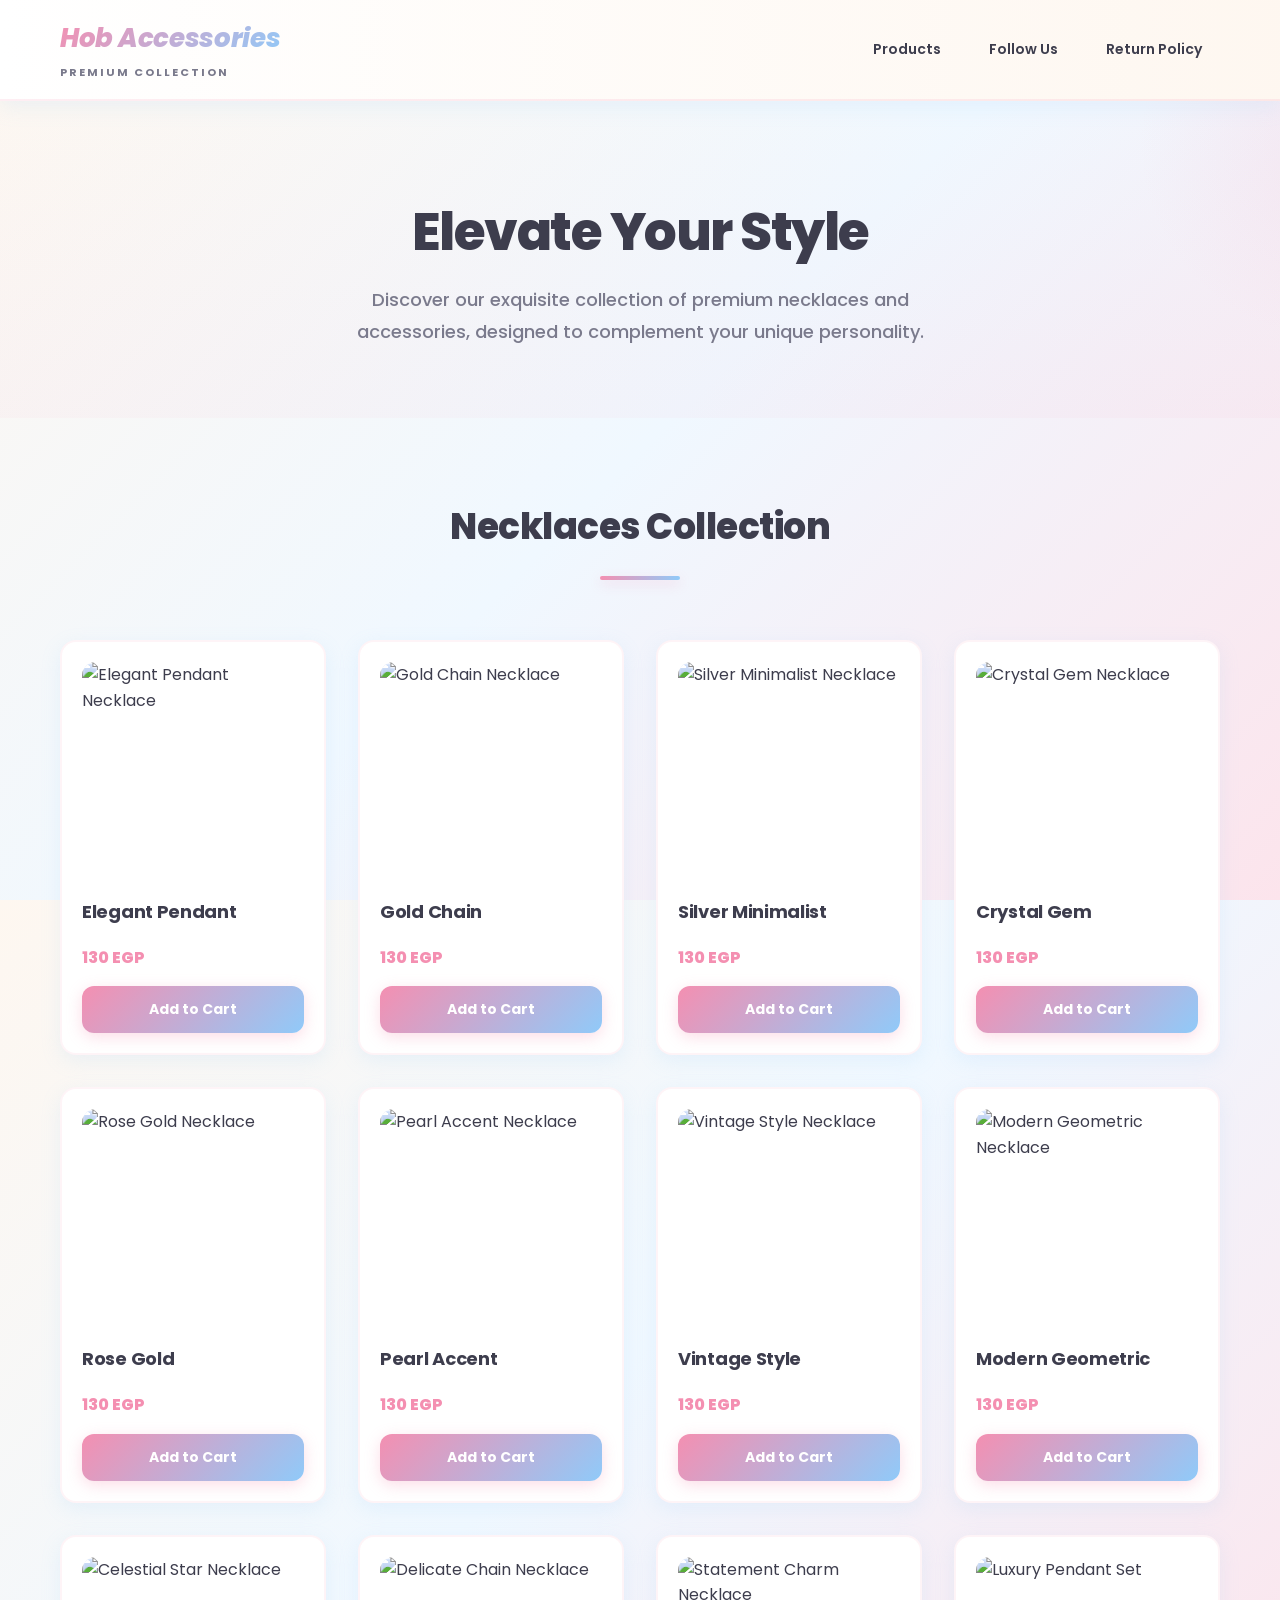
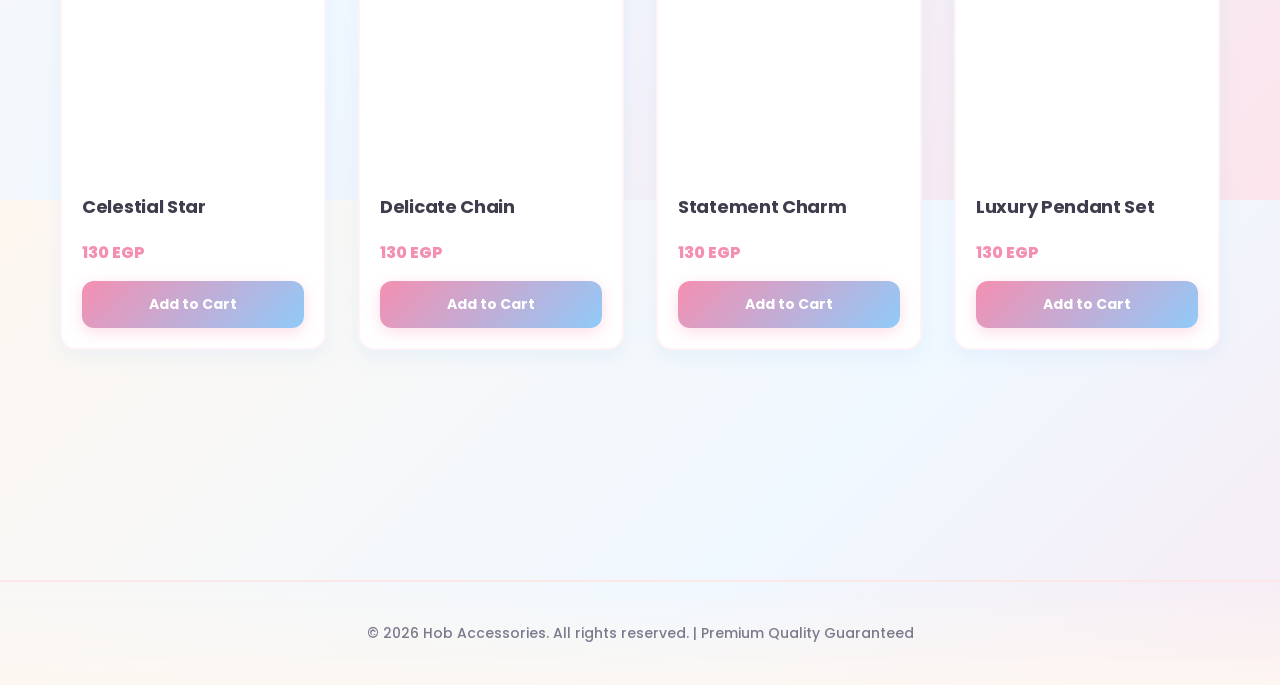
==== index.html @ 20f291ed "🎨 إضافة Google Fonts وتصحيح الـ Cache - الألوان والخطوط الجديدة" ====
<!DOCTYPE html>
<html lang="en">
<head>
  <meta charset="UTF-8" />
  <meta name="viewport" content="width=device-width, initial-scale=1.0" />
  <meta name="description" content="Premium necklaces and accessories - Hob Accessories official store" />
  <title>Hob Accessories - Premium Necklaces & Jewelry</title>
  
  <!-- Google Fonts -->
  <link href="https://fonts.googleapis.com/css2?family=Poppins:wght@300;400;500;600;700;800&family=Raleway:wght@400;500;600;700;800&display=swap" rel="stylesheet">
  
  <link rel="stylesheet" href="style.css" />
  <style>
    * {
      margin: 0;
      padding: 0;
    }
  </style>
</head>
<body>
  <header>
    <div class="container">
      <div class="header-inner">
        <div class="brand">
          <h1 class="logo">Hob Accessories</h1>
          <span class="tag">Premium Collection</span>
        </div>
        <nav>
          <ul>
            <li><a href="#products">Products</a></li>
            <li><a href="https://www.instagram.com/_hob.accessories_?igsh=eHJ2N2xweXE3aGxq" target="_blank">Follow Us</a></li>
            <li><a href="policy.html">Return Policy</a></li>
          </ul>
        </nav>
      </div>
    </div>
  </header>

  <section class="hero">
    <div class="container">
      <h2>Elevate Your Style</h2>
      <p class="hero-sub">Discover our exquisite collection of premium necklaces and accessories, designed to complement your unique personality.</p>
    </div>
  </section>

  <section id="products" class="products">
    <div class="container">
      <h2 class="section-title">Necklaces Collection</h2>
      <div class="product-grid">
        <div class="product-card" data-name="Elegant Pendant Necklace" data-price="130">
          <img src="necklace1.jpg" alt="Elegant Pendant Necklace" />
          <h3>Elegant Pendant</h3>
          <p class="price">130 EGP</p>
          <button class="add-to-cart-btn">Add to Cart</button>
        </div>

        <div class="product-card" data-name="Gold Chain Necklace" data-price="130">
          <img src="necklace2.jpg" alt="Gold Chain Necklace" />
          <h3>Gold Chain</h3>
          <p class="price">130 EGP</p>
          <button class="add-to-cart-btn">Add to Cart</button>
        </div>

        <div class="product-card" data-name="Silver Minimalist Necklace" data-price="130">
          <img src="necklace3.jpg" alt="Silver Minimalist Necklace" />
          <h3>Silver Minimalist</h3>
          <p class="price">130 EGP</p>
          <button class="add-to-cart-btn">Add to Cart</button>
        </div>

        <div class="product-card" data-name="Crystal Gem Necklace" data-price="130">
          <img src="necklace4.jpg" alt="Crystal Gem Necklace" />
          <h3>Crystal Gem</h3>
          <p class="price">130 EGP</p>
          <button class="add-to-cart-btn">Add to Cart</button>
        </div>

        <div class="product-card" data-name="Rose Gold Necklace" data-price="130">
          <img src="necklace5.jpg" alt="Rose Gold Necklace" />
          <h3>Rose Gold</h3>
          <p class="price">130 EGP</p>
          <button class="add-to-cart-btn">Add to Cart</button>
        </div>

        <div class="product-card" data-name="Pearl Accent Necklace" data-price="130">
          <img src="necklace6.jpg" alt="Pearl Accent Necklace" />
          <h3>Pearl Accent</h3>
          <p class="price">130 EGP</p>
          <button class="add-to-cart-btn">Add to Cart</button>
        </div>

        <div class="product-card" data-name="Vintage Style Necklace" data-price="130">
          <img src="necklace7.jpg" alt="Vintage Style Necklace" />
          <h3>Vintage Style</h3>
          <p class="price">130 EGP</p>
          <button class="add-to-cart-btn">Add to Cart</button>
        </div>

        <div class="product-card" data-name="Modern Geometric Necklace" data-price="130">
          <img src="necklace8.jpg" alt="Modern Geometric Necklace" />
          <h3>Modern Geometric</h3>
          <p class="price">130 EGP</p>
          <button class="add-to-cart-btn">Add to Cart</button>
        </div>

        <div class="product-card" data-name="Celestial Star Necklace" data-price="130">
          <img src="necklace9.jpg" alt="Celestial Star Necklace" />
          <h3>Celestial Star</h3>
          <p class="price">130 EGP</p>
          <button class="add-to-cart-btn">Add to Cart</button>
        </div>

        <div class="product-card" data-name="Delicate Chain Necklace" data-price="130">
          <img src="necklace10.jpg" alt="Delicate Chain Necklace" />
          <h3>Delicate Chain</h3>
          <p class="price">130 EGP</p>
          <button class="add-to-cart-btn">Add to Cart</button>
        </div>

        <div class="product-card" data-name="Statement Charm Necklace" data-price="130">
          <img src="necklace11.jpg" alt="Statement Charm Necklace" />
          <h3>Statement Charm</h3>
          <p class="price">130 EGP</p>
          <button class="add-to-cart-btn">Add to Cart</button>
        </div>

        <div class="product-card" data-name="Luxury Pendant Set" data-price="130">
          <img src="necklace12.jpg" alt="Luxury Pendant Set" />
          <h3>Luxury Pendant Set</h3>
          <p class="price">130 EGP</p>
          <button class="add-to-cart-btn">Add to Cart</button>
        </div>
      </div>
    </div>
  </section>

  <div class="cart" id="cart">
    <div class="cart-header">
      <h3>🛍️ Shopping Cart</h3>
      <button class="close-cart" id="close-cart">✕</button>
    </div>
    <div class="cart-items" id="cart-items"></div>
    <div class="cart-footer">
      <div class="cart-total" id="cart-total">
        <span>Total</span>
        <span>0 EGP</span>
      </div>
      <button class="send-order-btn" id="send-order">📱 Order on WhatsApp</button>
    </div>
  </div>

  <footer>
    <p>&copy; 2026 Hob Accessories. All rights reserved. | Premium Quality Guaranteed</p>
  </footer>

  <script>
    const cart = [];
    const cartElement = document.getElementById('cart');
    const cartItemsElement = document.getElementById('cart-items');
    const cartTotalElement = document.getElementById('cart-total');
    const sendOrderBtn = document.getElementById('send-order');
    const closeCartBtn = document.getElementById('close-cart');

    function toggleCart(show) {
      cartElement.classList.toggle('visible', show);
    }

    function updateCartUI() {
      cartItemsElement.innerHTML = '';
      let total = 0;

      cart.forEach((item, index) => {
        total += item.price * item.quantity;
        const itemDiv = document.createElement('div');
        itemDiv.className = 'cart-item';
        itemDiv.innerHTML = `
          <div class="cart-item-left">
            <span class="cart-item-name">${item.name}</span>
            <div class="qty-controls">
              <button class="qty-btn" onclick="changeQuantity(${index}, -1)">−</button>
              <span style="width: 30px; text-align: center;">${item.quantity}</span>
              <button class="qty-btn" onclick="changeQuantity(${index}, 1)">+</button>
            </div>
          </div>
          <div class="cart-item-right">
            <span class="cart-item-price">${item.price * item.quantity} EGP</span>
            <button class="remove-btn" onclick="removeItem(${index})">🗑</button>
          </div>
        `;
        cartItemsElement.appendChild(itemDiv);
      });

      const totalValue = cartTotalElement.querySelector('span:last-child');
      totalValue.textContent = `${total} EGP`;
    }

    function addItem(name, price) {
      const existingItem = cart.find(item => item.name === name);
      if (existingItem) {
        existingItem.quantity++;
      } else {
        cart.push({ name, price, quantity: 1 });
      }
      updateCartUI();
      toggleCart(true);
    }

    function removeItem(index) {
      cart.splice(index, 1);
      if (cart.length === 0) {
        toggleCart(false);
      } else {
        updateCartUI();
      }
    }

    function changeQuantity(index, delta) {
      if (cart[index]) {
        cart[index].quantity = Math.max(1, cart[index].quantity + delta);
        updateCartUI();
      }
    }

    // Add to Cart buttons
    document.querySelectorAll('.add-to-cart-btn').forEach(button => {
      button.addEventListener('click', () => {
        const productCard = button.closest('.product-card');
        const name = productCard.dataset.name;
        const price = parseInt(productCard.dataset.price, 10);
        addItem(name, price);
      });
    });

    // Close cart button
    closeCartBtn.addEventListener('click', () => {
      toggleCart(false);
    });

    // Send order via WhatsApp
    sendOrderBtn.addEventListener('click', () => {
      if (cart.length === 0) {
        alert('Your cart is empty!');
        return;
      }

      const phoneNumber = '+201212782354';
      let message = 'Hello! I would like to place an order for the following items:%0A%0A';
      let total = 0;

      cart.forEach(item => {
        const itemTotal = item.price * item.quantity;
        total += itemTotal;
        message += `• ${item.name}%0A   Quantity: ${item.quantity} × ${item.price} EGP = ${itemTotal} EGP%0A`;
      });

      message += `%0A━━━━━━━━━━━━━━━━━%0ATotal: ${total} EGP%0A━━━━━━━━━━━━━━━━━`;
      const url = `https://wa.me/${phoneNumber}?text=${message}`;
      window.open(url, '_blank');

      // Clear cart after opening WhatsApp
      cart.length = 0;
      updateCartUI();
      toggleCart(false);
    });
  </script>
</body>
</html>
---- style.css ----
/* Professional Hob Accessories - Elegant Light Pink & Blue Theme */
:root {
  --primary-pink: #fce4ec;
  --primary-pink-dark: #f8bbd0;
  --light-blue: #e3f2fd;
  --light-blue-dark: #bbdefb;
  --accent-blue: #90caf9;
  --accent-pink: #f48fb1;
  --text-dark: #3d3d4d;
  --text-muted: #7a7a8c;
  --text-light: #a8a8b8;
  --white: #ffffff;
  --shadow-sm: 0 2px 8px rgba(244, 143, 177, 0.1);
  --shadow-md: 0 6px 20px rgba(144, 202, 249, 0.15);
  --shadow-lg: 0 12px 40px rgba(144, 202, 249, 0.2);
  --radius: 16px;
  --transition: all 0.4s cubic-bezier(0.34, 1.56, 0.64, 1);
}

* {
  box-sizing: border-box;
}

html,
body {
  height: 100%;
}

body {
  font-family: 'Poppins', 'Raleway', 'Cairo', sans-serif;
  margin: 0;
  padding: 0;
  background: linear-gradient(135deg, #fef7f0 0%, #f0f8ff 50%, #fce4ec 100%);
  color: var(--text-dark);
  -webkit-font-smoothing: antialiased;
  -moz-osx-font-smoothing: grayscale;
  line-height: 1.6;
  min-height: 100vh;
}

.container {
  max-width: 1200px;
  margin: 0 auto;
  padding: 0 20px;
}

/* ===== HEADER ===== */
header {
  background: linear-gradient(90deg, rgba(255, 255, 255, 0.98) 0%, rgba(254, 247, 240, 0.98) 100%);
  backdrop-filter: blur(15px);
  padding: 18px 0;
  border-bottom: 2px solid rgba(244, 143, 177, 0.15);
  position: sticky;
  top: 0;
  z-index: 100;
  box-shadow: var(--shadow-md);
}

.header-inner {
  display: flex;
  align-items: center;
  justify-content: space-between;
  gap: 40px;
}

.brand {
  display: flex;
  flex-direction: column;
  gap: 4px;
}

.logo {
  margin: 0;
  font-size: 26px;
  font-weight: 800;
  letter-spacing: -0.3px;
  background: linear-gradient(135deg, #f48fb1 0%, #90caf9 100%);
  -webkit-background-clip: text;
  -webkit-text-fill-color: transparent;
  background-clip: text;
  font-style: italic;
}

.tag {
  margin: 0;
  color: var(--text-muted);
  font-size: 11px;
  font-weight: 700;
  text-transform: uppercase;
  letter-spacing: 2px;
}

nav ul {
  list-style: none;
  display: flex;
  gap: 12px;
  margin: 0;
  padding: 0;
}

nav a {
  color: var(--text-dark);
  text-decoration: none;
  font-weight: 600;
  font-size: 14px;
  padding: 10px 18px;
  border-radius: 20px;
  transition: var(--transition);
  position: relative;
  display: inline-block;
}

nav a::before {
  content: '';
  position: absolute;
  inset: 0;
  background: linear-gradient(135deg, rgba(244, 143, 177, 0.1), rgba(144, 202, 249, 0.1));
  border-radius: 20px;
  opacity: 0;
  transition: opacity 0.3s ease;
  z-index: -1;
}

nav a:hover::before {
  opacity: 1;
}

nav a:hover {
  color: var(--accent-pink);
  transform: translateY(-2px);
}

/* ===== HERO SECTION ===== */
.hero {
  padding: 100px 0 70px;
  text-align: center;
  background: linear-gradient(180deg, transparent 0%, rgba(244, 143, 177, 0.05) 100%);
  position: relative;
  overflow: hidden;
}

.hero::before {
  content: '';
  position: absolute;
  top: -50%;
  right: -20%;
  width: 400px;
  height: 400px;
  background: radial-gradient(circle, rgba(244, 143, 177, 0.1) 0%, transparent 70%);
  border-radius: 50%;
  pointer-events: none;
}

.hero h2 {
  margin: 0 0 20px 0;
  font-size: 52px;
  font-weight: 800;
  letter-spacing: -1.5px;
  color: var(--text-dark);
  line-height: 1.2;
  position: relative;
  z-index: 1;
}

.hero-sub {
  color: var(--text-muted);
  margin: 0;
  font-size: 18px;
  font-weight: 500;
  max-width: 650px;
  margin: 0 auto;
  position: relative;
  z-index: 1;
  line-height: 1.8;
}

/* ===== SECTIONS ===== */
.products {
  padding: 80px 0;
}

.section-title {
  text-align: center;
  font-size: 36px;
  font-weight: 800;
  margin: 0 0 60px 0;
  color: var(--text-dark);
  position: relative;
  padding-bottom: 24px;
  letter-spacing: -0.5px;
}

.section-title::after {
  content: '';
  position: absolute;
  bottom: 0;
  left: 50%;
  transform: translateX(-50%);
  width: 80px;
  height: 4px;
  background: linear-gradient(90deg, var(--accent-pink), var(--accent-blue));
  border-radius: 2px;
  box-shadow: 0 4px 12px rgba(244, 143, 177, 0.3);
}

/* ===== PRODUCT GRID ===== */
.product-grid {
  display: grid;
  grid-template-columns: repeat(auto-fill, minmax(260px, 1fr));
  gap: 32px;
  margin-bottom: 50px;
}

.product-card {
  background: var(--white);
  border-radius: var(--radius);
  padding: 20px;
  border: 2px solid rgba(244, 143, 177, 0.1);
  box-shadow: var(--shadow-md);
  transition: var(--transition);
  display: flex;
  flex-direction: column;
  overflow: hidden;
  position: relative;
}

.product-card::before {
  content: '';
  position: absolute;
  top: 0;
  left: 0;
  right: 0;
  height: 4px;
  background: linear-gradient(90deg, var(--accent-pink), var(--accent-blue));
  opacity: 0;
  transition: opacity 0.3s ease;
}

.product-card:hover::before {
  opacity: 1;
}

.product-card:hover {
  transform: translateY(-12px) scale(1.02);
  box-shadow: var(--shadow-lg);
  border-color: rgba(244, 143, 177, 0.25);
}

.product-card img {
  width: 100%;
  height: 220px;
  object-fit: cover;
  border-radius: 14px;
  margin-bottom: 16px;
  transition: var(--transition);
}

.product-card:hover img {
  transform: scale(1.08);
  filter: brightness(1.05);
}

.product-card h3 {
  margin: 0 0 10px 0;
  font-size: 18px;
  font-weight: 700;
  color: var(--text-dark);
  letter-spacing: -0.3px;
}

.price {
  color: var(--accent-pink);
  margin: 8px 0 16px 0;
  font-size: 16px;
  font-weight: 800;
}

.add-to-cart-btn {
  background: linear-gradient(135deg, var(--accent-pink) 0%, var(--accent-blue) 100%);
  color: white;
  border: none;
  padding: 13px 20px;
  border-radius: 12px;
  cursor: pointer;
  font-weight: 700;
  font-size: 14px;
  transition: var(--transition);
  margin-top: auto;
  box-shadow: 0 4px 15px rgba(244, 143, 177, 0.3);
  font-family: 'Poppins', sans-serif;
}

.add-to-cart-btn:hover {
  transform: translateY(-4px);
  box-shadow: 0 8px 25px rgba(244, 143, 177, 0.4);
}

.add-to-cart-btn:active {
  transform: translateY(-1px);
}

/* ===== CART SIDEBAR ===== */
.cart {
  position: fixed;
  right: 28px;
  bottom: 28px;
  width: 380px;
  max-width: calc(100% - 56px);
  background: linear-gradient(180deg, var(--white) 0%, var(--light-blue) 100%);
  border-radius: 20px;
  box-shadow: var(--shadow-lg);
  border: 2px solid rgba(144, 202, 249, 0.2);
  padding: 24px;
  display: none;
  flex-direction: column;
  z-index: 90;
  animation: slideUp 0.4s cubic-bezier(0.34, 1.56, 0.64, 1);
}

@keyframes slideUp {
  from {
    opacity: 0;
    transform: translateY(30px);
  }
  to {
    opacity: 1;
    transform: translateY(0);
  }
}

.cart.visible {
  display: flex;
}

.cart-header {
  display: flex;
  align-items: center;
  justify-content: space-between;
  margin-bottom: 20px;
  padding-bottom: 16px;
  border-bottom: 2px solid rgba(244, 143, 177, 0.15);
}

.cart-header h3 {
  margin: 0;
  font-size: 20px;
  font-weight: 800;
  background: linear-gradient(135deg, var(--accent-pink), var(--accent-blue));
  -webkit-background-clip: text;
  -webkit-text-fill-color: transparent;
  background-clip: text;
}

.close-cart {
  background: none;
  border: none;
  font-size: 24px;
  cursor: pointer;
  color: var(--text-muted);
  padding: 4px;
  transition: var(--transition);
  width: 32px;
  height: 32px;
  display: flex;
  align-items: center;
  justify-content: center;
}

.close-cart:hover {
  color: var(--accent-pink);
  transform: rotate(90deg) scale(1.15);
}

.cart-items {
  max-height: 380px;
  overflow-y: auto;
  padding: 0;
  margin-bottom: 16px;
}

.cart-items::-webkit-scrollbar {
  width: 6px;
}

.cart-items::-webkit-scrollbar-track {
  background: transparent;
}

.cart-items::-webkit-scrollbar-thumb {
  background: linear-gradient(180deg, var(--accent-pink), var(--accent-blue));
  border-radius: 3px;
}

.cart-items::-webkit-scrollbar-thumb:hover {
  background: var(--accent-blue);
}

.cart-item {
  display: flex;
  justify-content: space-between;
  align-items: center;
  padding: 12px;
  border-radius: 12px;
  background: linear-gradient(135deg, rgba(244, 143, 177, 0.08), rgba(144, 202, 249, 0.08));
  margin-bottom: 10px;
  font-size: 14px;
  border: 1px solid rgba(244, 143, 177, 0.1);
  transition: var(--transition);
}

.cart-item:hover {
  background: linear-gradient(135deg, rgba(244, 143, 177, 0.12), rgba(144, 202, 249, 0.12));
}

.cart-item-left {
  display: flex;
  flex-direction: column;
  gap: 6px;
  flex: 1;
}

.cart-item-name {
  font-weight: 700;
  color: var(--text-dark);
  font-size: 13px;
}

.qty-controls {
  display: flex;
  gap: 6px;
  align-items: center;
}

.qty-btn {
  background: linear-gradient(135deg, rgba(244, 143, 177, 0.1), rgba(144, 202, 249, 0.1));
  border: 1.5px solid var(--accent-pink);
  padding: 4px 10px;
  border-radius: 8px;
  cursor: pointer;
  font-weight: 700;
  font-size: 12px;
  color: var(--accent-pink);
  transition: var(--transition);
}

.qty-btn:hover {
  background: linear-gradient(135deg, var(--accent-pink), var(--accent-blue));
  color: white;
  border-color: var(--accent-blue);
}

.cart-item-right {
  display: flex;
  align-items: center;
  gap: 10px;
  margin-left: 10px;
}

.cart-item-price {
  font-weight: 800;
  color: var(--accent-pink);
  min-width: 70px;
  text-align: right;
  font-size: 13px;
}

.remove-btn {
  background: none;
  border: none;
  color: #ff6b9d;
  cursor: pointer;
  font-size: 18px;
  padding: 0;
  transition: var(--transition);
  width: 28px;
  height: 28px;
  display: flex;
  align-items: center;
  justify-content: center;
  border-radius: 8px;
}

.remove-btn:hover {
  background: rgba(255, 107, 157, 0.1);
  transform: scale(1.2);
}

.cart-footer {
  padding-top: 16px;
  border-top: 2px solid rgba(244, 143, 177, 0.15);
  display: flex;
  flex-direction: column;
  gap: 14px;
}

.cart-total {
  display: flex;
  justify-content: space-between;
  align-items: center;
  font-weight: 800;
  font-size: 16px;
  color: var(--text-dark);
}

.send-order-btn {
  background: linear-gradient(135deg, var(--accent-pink) 0%, var(--accent-blue) 100%);
  color: white;
  border: none;
  padding: 14px 20px;
  border-radius: 12px;
  cursor: pointer;
  font-weight: 700;
  font-size: 14px;
  transition: var(--transition);
  box-shadow: 0 4px 15px rgba(244, 143, 177, 0.3);
  width: 100%;
  font-family: 'Poppins', sans-serif;
}

.send-order-btn:hover {
  transform: translateY(-3px);
  box-shadow: 0 8px 25px rgba(244, 143, 177, 0.4);
}

.send-order-btn:active {
  transform: translateY(-1px);
}

/* ===== FOOTER ===== */
footer {
  margin-top: 100px;
  padding: 40px 0;
  color: var(--text-muted);
  text-align: center;
  border-top: 2px solid rgba(244, 143, 177, 0.15);
  background: linear-gradient(180deg, transparent 0%, rgba(254, 247, 240, 0.8) 100%);
}

footer p {
  margin: 0;
  font-size: 14px;
  font-weight: 500;
}

/* ===== RESPONSIVE ===== */
@media (max-width: 768px) {
  .header-inner {
    flex-direction: column;
    align-items: flex-start;
    gap: 16px;
  }

  nav ul {
    flex-wrap: wrap;
    gap: 8px;
  }

  nav a {
    padding: 8px 14px;
    font-size: 13px;
  }

  .hero {
    padding: 70px 0 50px;
  }

  .hero h2 {
    font-size: 36px;
  }

  .hero-sub {
    font-size: 16px;
  }

  .section-title {
    font-size: 28px;
    margin: 0 0 40px 0;
  }

  .product-grid {
    grid-template-columns: repeat(auto-fill, minmax(200px, 1fr));
    gap: 24px;
  }

  .product-card {
    padding: 16px;
  }

  .product-card img {
    height: 160px;
  }

  .cart {
    right: 16px;
    left: 16px;
    width: auto;
    bottom: 16px;
    max-width: none;
  }
}

@media (max-width: 480px) {
  .container {
    padding: 0 16px;
  }

  .logo {
    font-size: 22px;
  }

  nav ul {
    gap: 4px;
  }

  nav a {
    padding: 6px 12px;
    font-size: 12px;
  }

  .hero h2 {
    font-size: 28px;
  }

  .hero-sub {
    font-size: 14px;
  }

  .section-title {
    font-size: 22px;
  }

  .product-grid {
    grid-template-columns: repeat(2, 1fr);
    gap: 16px;
  }

  .product-card {
    padding: 12px;
  }

  .cart {
    width: calc(100% - 32px);
    padding: 18px;
  }
}
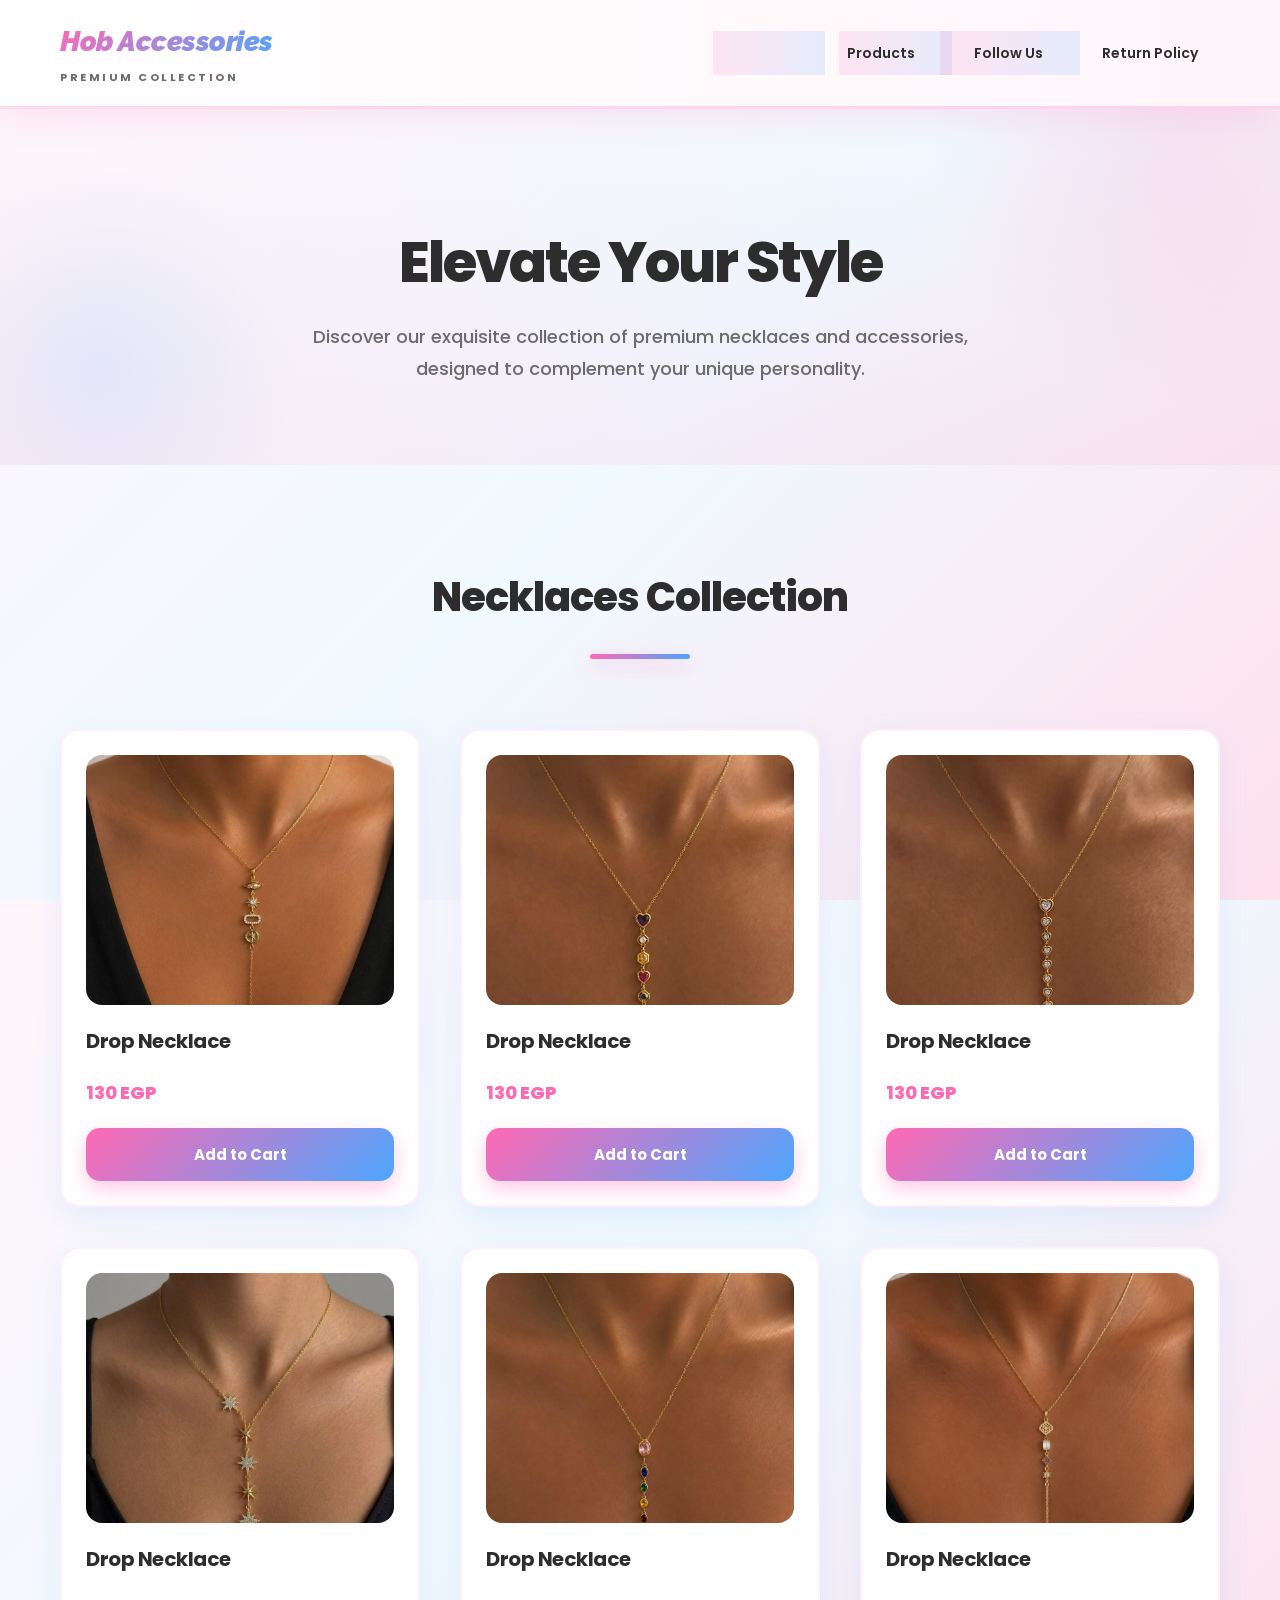
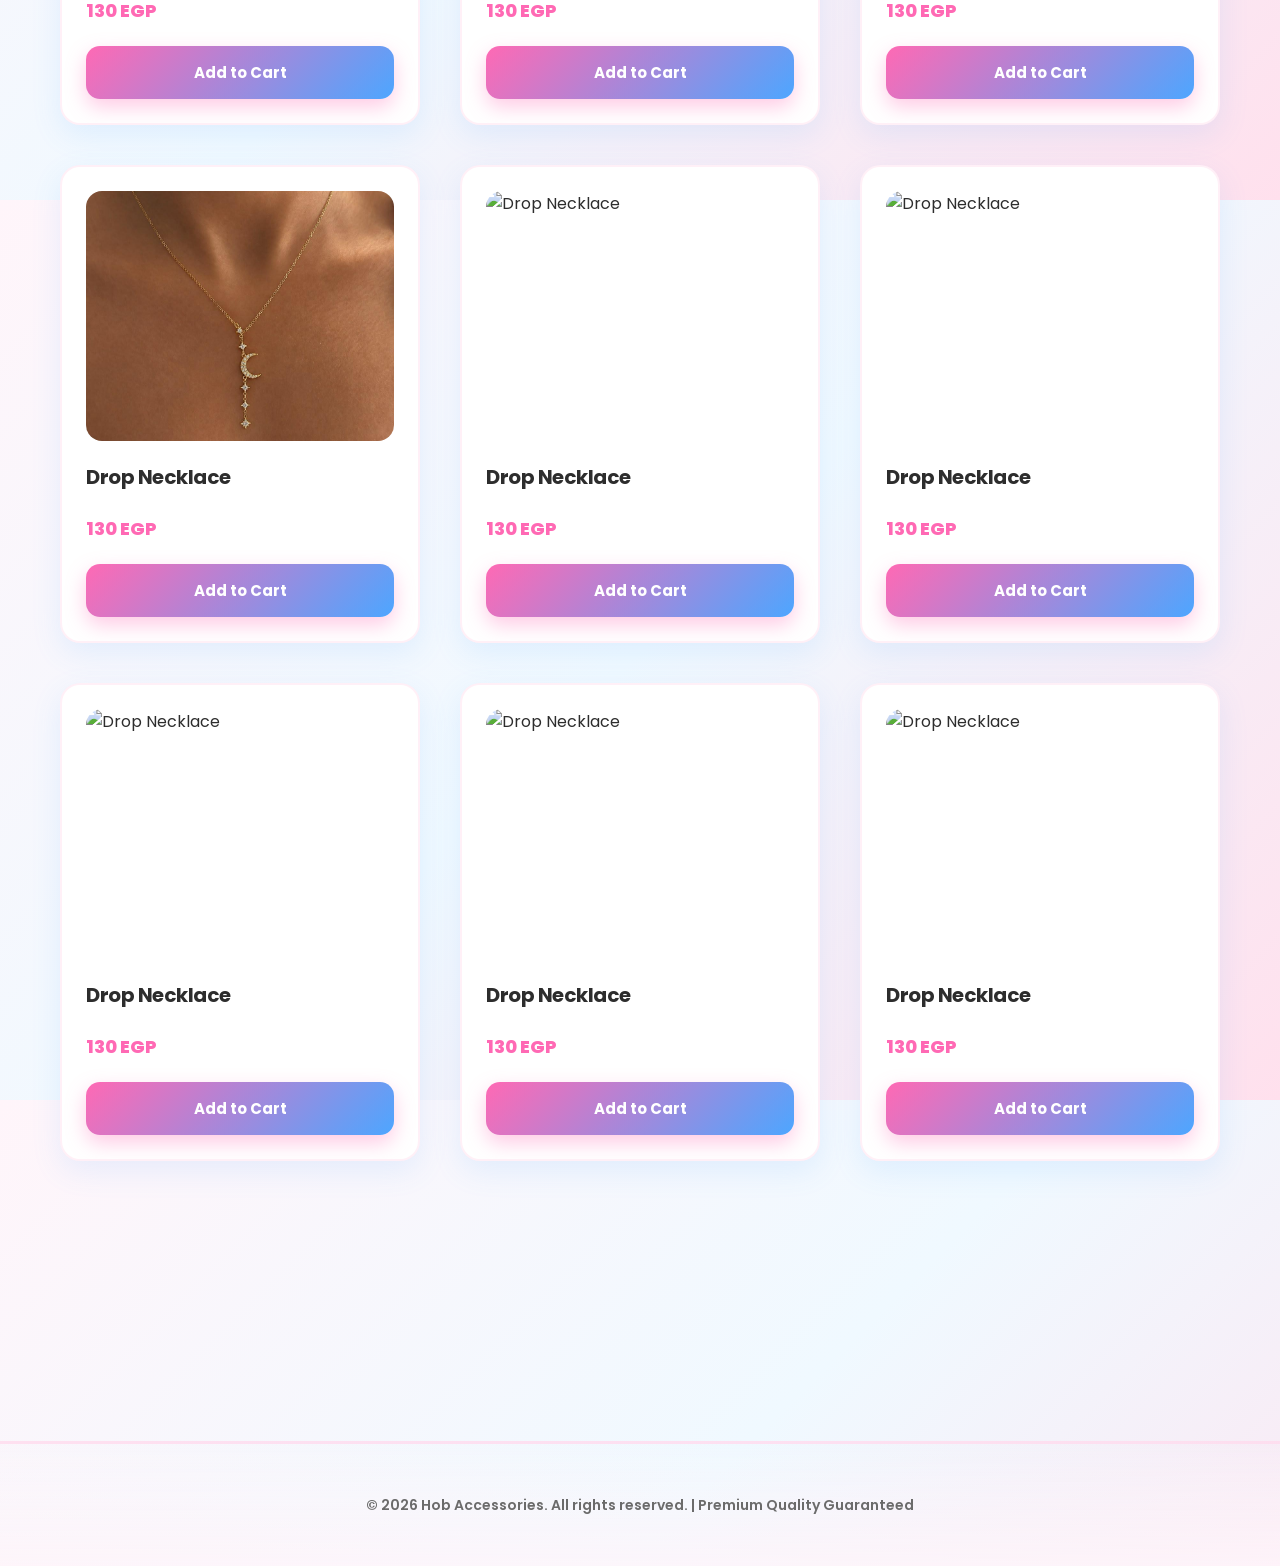
==== commit 4f6efee2: "Make all product names 'Drop Necklace' in index.html" ====
--- a/index.html
+++ b/index.html
@@ -9,13 +9,7 @@
   <!-- Google Fonts -->
   <link href="https://fonts.googleapis.com/css2?family=Poppins:wght@300;400;500;600;700;800&family=Raleway:wght@400;500;600;700;800&display=swap" rel="stylesheet">
   
-  <link rel="stylesheet" href="style.css" />
-  <style>
-    * {
-      margin: 0;
-      padding: 0;
-    }
-  </style>
+  <link rel="stylesheet" href="style.css?v=2.1" />
 </head>
 <body>
   <header>
@@ -47,86 +41,86 @@
     <div class="container">
       <h2 class="section-title">Necklaces Collection</h2>
       <div class="product-grid">
-        <div class="product-card" data-name="Elegant Pendant Necklace" data-price="130">
-          <img src="necklace1.jpg" alt="Elegant Pendant Necklace" />
-          <h3>Elegant Pendant</h3>
-          <p class="price">130 EGP</p>
-          <button class="add-to-cart-btn">Add to Cart</button>
-        </div>
-
-        <div class="product-card" data-name="Gold Chain Necklace" data-price="130">
-          <img src="necklace2.jpg" alt="Gold Chain Necklace" />
-          <h3>Gold Chain</h3>
-          <p class="price">130 EGP</p>
-          <button class="add-to-cart-btn">Add to Cart</button>
-        </div>
-
-        <div class="product-card" data-name="Silver Minimalist Necklace" data-price="130">
-          <img src="necklace3.jpg" alt="Silver Minimalist Necklace" />
-          <h3>Silver Minimalist</h3>
-          <p class="price">130 EGP</p>
-          <button class="add-to-cart-btn">Add to Cart</button>
-        </div>
-
-        <div class="product-card" data-name="Crystal Gem Necklace" data-price="130">
-          <img src="necklace4.jpg" alt="Crystal Gem Necklace" />
-          <h3>Crystal Gem</h3>
-          <p class="price">130 EGP</p>
-          <button class="add-to-cart-btn">Add to Cart</button>
-        </div>
-
-        <div class="product-card" data-name="Rose Gold Necklace" data-price="130">
-          <img src="necklace5.jpg" alt="Rose Gold Necklace" />
-          <h3>Rose Gold</h3>
-          <p class="price">130 EGP</p>
-          <button class="add-to-cart-btn">Add to Cart</button>
-        </div>
-
-        <div class="product-card" data-name="Pearl Accent Necklace" data-price="130">
-          <img src="necklace6.jpg" alt="Pearl Accent Necklace" />
-          <h3>Pearl Accent</h3>
-          <p class="price">130 EGP</p>
-          <button class="add-to-cart-btn">Add to Cart</button>
-        </div>
-
-        <div class="product-card" data-name="Vintage Style Necklace" data-price="130">
-          <img src="necklace7.jpg" alt="Vintage Style Necklace" />
-          <h3>Vintage Style</h3>
-          <p class="price">130 EGP</p>
-          <button class="add-to-cart-btn">Add to Cart</button>
-        </div>
-
-        <div class="product-card" data-name="Modern Geometric Necklace" data-price="130">
-          <img src="necklace8.jpg" alt="Modern Geometric Necklace" />
-          <h3>Modern Geometric</h3>
-          <p class="price">130 EGP</p>
-          <button class="add-to-cart-btn">Add to Cart</button>
-        </div>
-
-        <div class="product-card" data-name="Celestial Star Necklace" data-price="130">
-          <img src="necklace9.jpg" alt="Celestial Star Necklace" />
-          <h3>Celestial Star</h3>
-          <p class="price">130 EGP</p>
-          <button class="add-to-cart-btn">Add to Cart</button>
-        </div>
-
-        <div class="product-card" data-name="Delicate Chain Necklace" data-price="130">
-          <img src="necklace10.jpg" alt="Delicate Chain Necklace" />
-          <h3>Delicate Chain</h3>
-          <p class="price">130 EGP</p>
-          <button class="add-to-cart-btn">Add to Cart</button>
-        </div>
-
-        <div class="product-card" data-name="Statement Charm Necklace" data-price="130">
-          <img src="necklace11.jpg" alt="Statement Charm Necklace" />
-          <h3>Statement Charm</h3>
-          <p class="price">130 EGP</p>
-          <button class="add-to-cart-btn">Add to Cart</button>
-        </div>
-
-        <div class="product-card" data-name="Luxury Pendant Set" data-price="130">
-          <img src="necklace12.jpg" alt="Luxury Pendant Set" />
-          <h3>Luxury Pendant Set</h3>
+        <div class="product-card" data-name="Drop Necklace" data-price="130">
+          <img src="necklace1.jpg" alt="Drop Necklace" />
+          <h3>Drop Necklace</h3>
+          <p class="price">130 EGP</p>
+          <button class="add-to-cart-btn">Add to Cart</button>
+        </div>
+
+        <div class="product-card" data-name="Drop Necklace" data-price="130">
+          <img src="necklace2.jpg" alt="Drop Necklace" />
+          <h3>Drop Necklace</h3>
+          <p class="price">130 EGP</p>
+          <button class="add-to-cart-btn">Add to Cart</button>
+        </div>
+
+        <div class="product-card" data-name="Drop Necklace" data-price="130">
+          <img src="necklace3.jpg" alt="Drop Necklace" />
+          <h3>Drop Necklace</h3>
+          <p class="price">130 EGP</p>
+          <button class="add-to-cart-btn">Add to Cart</button>
+        </div>
+
+        <div class="product-card" data-name="Drop Necklace" data-price="130">
+          <img src="necklace4.jpg" alt="Drop Necklace" />
+          <h3>Drop Necklace</h3>
+          <p class="price">130 EGP</p>
+          <button class="add-to-cart-btn">Add to Cart</button>
+        </div>
+
+        <div class="product-card" data-name="Drop Necklace" data-price="130">
+          <img src="necklace5.jpg" alt="Drop Necklace" />
+          <h3>Drop Necklace</h3>
+          <p class="price">130 EGP</p>
+          <button class="add-to-cart-btn">Add to Cart</button>
+        </div>
+
+        <div class="product-card" data-name="Drop Necklace" data-price="130">
+          <img src="necklace6.jpg" alt="Drop Necklace" />
+          <h3>Drop Necklace</h3>
+          <p class="price">130 EGP</p>
+          <button class="add-to-cart-btn">Add to Cart</button>
+        </div>
+
+        <div class="product-card" data-name="Drop Necklace" data-price="130">
+          <img src="necklace7.jpg" alt="Drop Necklace" />
+          <h3>Drop Necklace</h3>
+          <p class="price">130 EGP</p>
+          <button class="add-to-cart-btn">Add to Cart</button>
+        </div>
+
+        <div class="product-card" data-name="Drop Necklace" data-price="130">
+          <img src="necklace8.jpg" alt="Drop Necklace" />
+          <h3>Drop Necklace</h3>
+          <p class="price">130 EGP</p>
+          <button class="add-to-cart-btn">Add to Cart</button>
+        </div>
+
+        <div class="product-card" data-name="Drop Necklace" data-price="130">
+          <img src="necklace9.jpg" alt="Drop Necklace" />
+          <h3>Drop Necklace</h3>
+          <p class="price">130 EGP</p>
+          <button class="add-to-cart-btn">Add to Cart</button>
+        </div>
+
+        <div class="product-card" data-name="Drop Necklace" data-price="130">
+          <img src="necklace10.jpg" alt="Drop Necklace" />
+          <h3>Drop Necklace</h3>
+          <p class="price">130 EGP</p>
+          <button class="add-to-cart-btn">Add to Cart</button>
+        </div>
+
+        <div class="product-card" data-name="Drop Necklace" data-price="130">
+          <img src="necklace11.jpg" alt="Drop Necklace" />
+          <h3>Drop Necklace</h3>
+          <p class="price">130 EGP</p>
+          <button class="add-to-cart-btn">Add to Cart</button>
+        </div>
+
+        <div class="product-card" data-name="Drop Necklace" data-price="130">
+          <img src="necklace12.jpg" alt="Drop Necklace" />
+          <h3>Drop Necklace</h3>
           <p class="price">130 EGP</p>
           <button class="add-to-cart-btn">Add to Cart</button>
         </div>
--- a/style.css
+++ b/style.css
@@ -1,41 +1,44 @@
-/* Professional Hob Accessories - Elegant Light Pink & Blue Theme */
+/* 🎀 Professional Hob Accessories - Elegant Pink & Blue Theme 🎀 */
+
+* {
+  margin: 0;
+  padding: 0;
+  box-sizing: border-box;
+}
+
 :root {
-  --primary-pink: #fce4ec;
-  --primary-pink-dark: #f8bbd0;
-  --light-blue: #e3f2fd;
-  --light-blue-dark: #bbdefb;
-  --accent-blue: #90caf9;
-  --accent-pink: #f48fb1;
-  --text-dark: #3d3d4d;
-  --text-muted: #7a7a8c;
-  --text-light: #a8a8b8;
+  --pink-primary: #ff69b4;
+  --pink-light: #ffb6d9;
+  --pink-pale: #ffe0ed;
+  --pink-ultra-light: #fff5fa;
+  
+  --blue-primary: #4da6ff;
+  --blue-light: #a8d8ff;
+  --blue-pale: #e0f4ff;
+  --blue-ultra-light: #f0f9ff;
+  
+  --text-dark: #2d2d2d;
+  --text-muted: #6b6b6b;
+  --text-light: #999999;
   --white: #ffffff;
-  --shadow-sm: 0 2px 8px rgba(244, 143, 177, 0.1);
-  --shadow-md: 0 6px 20px rgba(144, 202, 249, 0.15);
-  --shadow-lg: 0 12px 40px rgba(144, 202, 249, 0.2);
-  --radius: 16px;
-  --transition: all 0.4s cubic-bezier(0.34, 1.56, 0.64, 1);
-}
-
-* {
-  box-sizing: border-box;
+  
+  --transition: all 0.35s cubic-bezier(0.34, 1.56, 0.64, 1);
 }
 
 html,
 body {
   height: 100%;
+  width: 100%;
 }
 
 body {
-  font-family: 'Poppins', 'Raleway', 'Cairo', sans-serif;
+  font-family: 'Poppins', 'Raleway', sans-serif;
   margin: 0;
   padding: 0;
-  background: linear-gradient(135deg, #fef7f0 0%, #f0f8ff 50%, #fce4ec 100%);
+  background: linear-gradient(135deg, #fff5fa 0%, #f0f9ff 50%, #ffe0ed 100%);
   color: var(--text-dark);
-  -webkit-font-smoothing: antialiased;
-  -moz-osx-font-smoothing: grayscale;
   line-height: 1.6;
-  min-height: 100vh;
+  overflow-x: hidden;
 }
 
 .container {
@@ -46,21 +49,21 @@
 
 /* ===== HEADER ===== */
 header {
-  background: linear-gradient(90deg, rgba(255, 255, 255, 0.98) 0%, rgba(254, 247, 240, 0.98) 100%);
-  backdrop-filter: blur(15px);
-  padding: 18px 0;
-  border-bottom: 2px solid rgba(244, 143, 177, 0.15);
+  background: linear-gradient(90deg, rgba(255, 255, 255, 0.97) 0%, rgba(255, 245, 250, 0.97) 100%);
+  backdrop-filter: blur(20px);
+  padding: 20px 0;
+  border-bottom: 3px solid rgba(255, 105, 180, 0.25);
   position: sticky;
   top: 0;
-  z-index: 100;
-  box-shadow: var(--shadow-md);
+  z-index: 1000;
+  box-shadow: 0 8px 32px rgba(255, 105, 180, 0.15);
 }
 
 .header-inner {
   display: flex;
   align-items: center;
   justify-content: space-between;
-  gap: 40px;
+  gap: 50px;
 }
 
 .brand {
@@ -71,14 +74,15 @@
 
 .logo {
   margin: 0;
-  font-size: 26px;
-  font-weight: 800;
-  letter-spacing: -0.3px;
-  background: linear-gradient(135deg, #f48fb1 0%, #90caf9 100%);
+  font-size: 28px;
+  font-weight: 900;
+  letter-spacing: -0.5px;
+  background: linear-gradient(135deg, #ff69b4 0%, #4da6ff 100%);
   -webkit-background-clip: text;
   -webkit-text-fill-color: transparent;
   background-clip: text;
   font-style: italic;
+  text-shadow: none;
 }
 
 .tag {
@@ -87,13 +91,13 @@
   font-size: 11px;
   font-weight: 700;
   text-transform: uppercase;
-  letter-spacing: 2px;
+  letter-spacing: 2.5px;
 }
 
 nav ul {
   list-style: none;
   display: flex;
-  gap: 12px;
+  gap: 15px;
   margin: 0;
   padding: 0;
 }
@@ -103,38 +107,39 @@
   text-decoration: none;
   font-weight: 600;
   font-size: 14px;
-  padding: 10px 18px;
-  border-radius: 20px;
+  padding: 12px 22px;
+  border-radius: 25px;
   transition: var(--transition);
   position: relative;
-  display: inline-block;
+  overflow: hidden;
 }
 
 nav a::before {
   content: '';
   position: absolute;
-  inset: 0;
-  background: linear-gradient(135deg, rgba(244, 143, 177, 0.1), rgba(144, 202, 249, 0.1));
-  border-radius: 20px;
-  opacity: 0;
-  transition: opacity 0.3s ease;
+  top: 0;
+  left: -100%;
+  width: 100%;
+  height: 100%;
+  background: linear-gradient(90deg, rgba(255, 105, 180, 0.15) 0%, rgba(77, 166, 255, 0.15) 100%);
+  transition: left 0.4s ease;
   z-index: -1;
 }
 
 nav a:hover::before {
-  opacity: 1;
+  left: 0;
 }
 
 nav a:hover {
-  color: var(--accent-pink);
-  transform: translateY(-2px);
+  color: #ff69b4;
+  transform: translateY(-3px);
 }
 
 /* ===== HERO SECTION ===== */
 .hero {
-  padding: 100px 0 70px;
+  padding: 120px 0 80px;
   text-align: center;
-  background: linear-gradient(180deg, transparent 0%, rgba(244, 143, 177, 0.05) 100%);
+  background: linear-gradient(180deg, transparent 0%, rgba(255, 105, 180, 0.08) 100%);
   position: relative;
   overflow: hidden;
 }
@@ -142,20 +147,37 @@
 .hero::before {
   content: '';
   position: absolute;
-  top: -50%;
-  right: -20%;
+  top: -200px;
+  right: -150px;
+  width: 500px;
+  height: 500px;
+  background: radial-gradient(circle, rgba(255, 105, 180, 0.12) 0%, transparent 70%);
+  border-radius: 50%;
+  animation: float 20s ease-in-out infinite;
+}
+
+.hero::after {
+  content: '';
+  position: absolute;
+  bottom: -100px;
+  left: -100px;
   width: 400px;
   height: 400px;
-  background: radial-gradient(circle, rgba(244, 143, 177, 0.1) 0%, transparent 70%);
+  background: radial-gradient(circle, rgba(77, 166, 255, 0.12) 0%, transparent 70%);
   border-radius: 50%;
-  pointer-events: none;
+  animation: float 25s ease-in-out infinite reverse;
+}
+
+@keyframes float {
+  0%, 100% { transform: translateY(0px); }
+  50% { transform: translateY(-30px); }
 }
 
 .hero h2 {
-  margin: 0 0 20px 0;
-  font-size: 52px;
+  margin: 0 0 24px 0;
+  font-size: 56px;
   font-weight: 800;
-  letter-spacing: -1.5px;
+  letter-spacing: -2px;
   color: var(--text-dark);
   line-height: 1.2;
   position: relative;
@@ -167,27 +189,27 @@
   margin: 0;
   font-size: 18px;
   font-weight: 500;
-  max-width: 650px;
+  max-width: 700px;
   margin: 0 auto;
   position: relative;
   z-index: 1;
   line-height: 1.8;
 }
 
-/* ===== SECTIONS ===== */
+/* ===== PRODUCTS SECTION ===== */
 .products {
-  padding: 80px 0;
+  padding: 100px 0;
 }
 
 .section-title {
   text-align: center;
-  font-size: 36px;
+  font-size: 40px;
   font-weight: 800;
-  margin: 0 0 60px 0;
+  margin: 0 0 70px 0;
   color: var(--text-dark);
   position: relative;
-  padding-bottom: 24px;
-  letter-spacing: -0.5px;
+  padding-bottom: 30px;
+  letter-spacing: -1px;
 }
 
 .section-title::after {
@@ -196,27 +218,27 @@
   bottom: 0;
   left: 50%;
   transform: translateX(-50%);
-  width: 80px;
-  height: 4px;
-  background: linear-gradient(90deg, var(--accent-pink), var(--accent-blue));
-  border-radius: 2px;
-  box-shadow: 0 4px 12px rgba(244, 143, 177, 0.3);
+  width: 100px;
+  height: 5px;
+  background: linear-gradient(90deg, #ff69b4 0%, #4da6ff 100%);
+  border-radius: 3px;
+  box-shadow: 0 6px 20px rgba(255, 105, 180, 0.4);
 }
 
 /* ===== PRODUCT GRID ===== */
 .product-grid {
   display: grid;
-  grid-template-columns: repeat(auto-fill, minmax(260px, 1fr));
-  gap: 32px;
-  margin-bottom: 50px;
+  grid-template-columns: repeat(auto-fill, minmax(280px, 1fr));
+  gap: 40px;
+  margin-bottom: 60px;
 }
 
 .product-card {
   background: var(--white);
-  border-radius: var(--radius);
-  padding: 20px;
-  border: 2px solid rgba(244, 143, 177, 0.1);
-  box-shadow: var(--shadow-md);
+  border-radius: 20px;
+  padding: 24px;
+  border: 2px solid rgba(255, 105, 180, 0.1);
+  box-shadow: 0 10px 30px rgba(77, 166, 255, 0.12);
   transition: var(--transition);
   display: flex;
   flex-direction: column;
@@ -230,10 +252,10 @@
   top: 0;
   left: 0;
   right: 0;
-  height: 4px;
-  background: linear-gradient(90deg, var(--accent-pink), var(--accent-blue));
+  height: 6px;
+  background: linear-gradient(90deg, #ff69b4 0%, #4da6ff 100%);
   opacity: 0;
-  transition: opacity 0.3s ease;
+  transition: opacity 0.4s ease;
 }
 
 .product-card:hover::before {
@@ -241,86 +263,86 @@
 }
 
 .product-card:hover {
-  transform: translateY(-12px) scale(1.02);
-  box-shadow: var(--shadow-lg);
-  border-color: rgba(244, 143, 177, 0.25);
+  transform: translateY(-18px) scale(1.03);
+  box-shadow: 0 20px 50px rgba(255, 105, 180, 0.25);
+  border-color: rgba(255, 105, 180, 0.3);
 }
 
 .product-card img {
   width: 100%;
-  height: 220px;
+  height: 250px;
   object-fit: cover;
-  border-radius: 14px;
-  margin-bottom: 16px;
+  border-radius: 16px;
+  margin-bottom: 20px;
   transition: var(--transition);
 }
 
 .product-card:hover img {
-  transform: scale(1.08);
-  filter: brightness(1.05);
+  transform: scale(1.1);
+  filter: brightness(1.08);
 }
 
 .product-card h3 {
-  margin: 0 0 10px 0;
-  font-size: 18px;
+  margin: 0 0 12px 0;
+  font-size: 20px;
   font-weight: 700;
   color: var(--text-dark);
-  letter-spacing: -0.3px;
+  letter-spacing: -0.5px;
 }
 
 .price {
-  color: var(--accent-pink);
-  margin: 8px 0 16px 0;
-  font-size: 16px;
+  color: #ff69b4;
+  margin: 10px 0 20px 0;
+  font-size: 18px;
   font-weight: 800;
 }
 
 .add-to-cart-btn {
-  background: linear-gradient(135deg, var(--accent-pink) 0%, var(--accent-blue) 100%);
+  background: linear-gradient(135deg, #ff69b4 0%, #4da6ff 100%);
   color: white;
   border: none;
-  padding: 13px 20px;
-  border-radius: 12px;
+  padding: 15px 24px;
+  border-radius: 14px;
   cursor: pointer;
   font-weight: 700;
-  font-size: 14px;
+  font-size: 15px;
   transition: var(--transition);
   margin-top: auto;
-  box-shadow: 0 4px 15px rgba(244, 143, 177, 0.3);
+  box-shadow: 0 8px 20px rgba(255, 105, 180, 0.35);
   font-family: 'Poppins', sans-serif;
 }
 
 .add-to-cart-btn:hover {
-  transform: translateY(-4px);
-  box-shadow: 0 8px 25px rgba(244, 143, 177, 0.4);
+  transform: translateY(-5px);
+  box-shadow: 0 12px 35px rgba(255, 105, 180, 0.45);
 }
 
 .add-to-cart-btn:active {
-  transform: translateY(-1px);
+  transform: translateY(-2px);
 }
 
 /* ===== CART SIDEBAR ===== */
 .cart {
   position: fixed;
-  right: 28px;
-  bottom: 28px;
-  width: 380px;
-  max-width: calc(100% - 56px);
-  background: linear-gradient(180deg, var(--white) 0%, var(--light-blue) 100%);
-  border-radius: 20px;
-  box-shadow: var(--shadow-lg);
-  border: 2px solid rgba(144, 202, 249, 0.2);
-  padding: 24px;
+  right: 32px;
+  bottom: 32px;
+  width: 400px;
+  max-width: calc(100% - 64px);
+  background: linear-gradient(180deg, var(--white) 0%, #f0f9ff 100%);
+  border-radius: 24px;
+  box-shadow: 0 15px 50px rgba(77, 166, 255, 0.25);
+  border: 2px solid rgba(77, 166, 255, 0.2);
+  padding: 28px;
   display: none;
   flex-direction: column;
-  z-index: 90;
-  animation: slideUp 0.4s cubic-bezier(0.34, 1.56, 0.64, 1);
+  z-index: 900;
+  animation: slideUp 0.5s cubic-bezier(0.34, 1.56, 0.64, 1);
 }
 
 @keyframes slideUp {
   from {
     opacity: 0;
-    transform: translateY(30px);
+    transform: translateY(40px);
   }
   to {
     opacity: 1;
@@ -336,16 +358,16 @@
   display: flex;
   align-items: center;
   justify-content: space-between;
-  margin-bottom: 20px;
-  padding-bottom: 16px;
-  border-bottom: 2px solid rgba(244, 143, 177, 0.15);
+  margin-bottom: 24px;
+  padding-bottom: 18px;
+  border-bottom: 2px solid rgba(255, 105, 180, 0.15);
 }
 
 .cart-header h3 {
   margin: 0;
-  font-size: 20px;
+  font-size: 22px;
   font-weight: 800;
-  background: linear-gradient(135deg, var(--accent-pink), var(--accent-blue));
+  background: linear-gradient(135deg, #ff69b4, #4da6ff);
   -webkit-background-clip: text;
   -webkit-text-fill-color: transparent;
   background-clip: text;
@@ -354,68 +376,70 @@
 .close-cart {
   background: none;
   border: none;
-  font-size: 24px;
+  font-size: 28px;
   cursor: pointer;
   color: var(--text-muted);
   padding: 4px;
   transition: var(--transition);
-  width: 32px;
-  height: 32px;
+  width: 36px;
+  height: 36px;
   display: flex;
   align-items: center;
   justify-content: center;
 }
 
 .close-cart:hover {
-  color: var(--accent-pink);
-  transform: rotate(90deg) scale(1.15);
+  color: #ff69b4;
+  transform: rotate(90deg) scale(1.2);
 }
 
 .cart-items {
-  max-height: 380px;
+  max-height: 400px;
   overflow-y: auto;
   padding: 0;
-  margin-bottom: 16px;
+  margin-bottom: 20px;
 }
 
 .cart-items::-webkit-scrollbar {
-  width: 6px;
+  width: 8px;
 }
 
 .cart-items::-webkit-scrollbar-track {
-  background: transparent;
+  background: rgba(77, 166, 255, 0.05);
+  border-radius: 10px;
 }
 
 .cart-items::-webkit-scrollbar-thumb {
-  background: linear-gradient(180deg, var(--accent-pink), var(--accent-blue));
-  border-radius: 3px;
+  background: linear-gradient(180deg, #ff69b4, #4da6ff);
+  border-radius: 10px;
 }
 
 .cart-items::-webkit-scrollbar-thumb:hover {
-  background: var(--accent-blue);
+  background: #ff69b4;
 }
 
 .cart-item {
   display: flex;
   justify-content: space-between;
   align-items: center;
-  padding: 12px;
-  border-radius: 12px;
-  background: linear-gradient(135deg, rgba(244, 143, 177, 0.08), rgba(144, 202, 249, 0.08));
-  margin-bottom: 10px;
+  padding: 14px;
+  border-radius: 14px;
+  background: linear-gradient(135deg, rgba(255, 105, 180, 0.1), rgba(77, 166, 255, 0.1));
+  margin-bottom: 12px;
   font-size: 14px;
-  border: 1px solid rgba(244, 143, 177, 0.1);
+  border: 1px solid rgba(255, 105, 180, 0.15);
   transition: var(--transition);
 }
 
 .cart-item:hover {
-  background: linear-gradient(135deg, rgba(244, 143, 177, 0.12), rgba(144, 202, 249, 0.12));
+  background: linear-gradient(135deg, rgba(255, 105, 180, 0.15), rgba(77, 166, 255, 0.15));
+  transform: translateX(-4px);
 }
 
 .cart-item-left {
   display: flex;
   flex-direction: column;
-  gap: 6px;
+  gap: 8px;
   flex: 1;
 }
 
@@ -427,39 +451,40 @@
 
 .qty-controls {
   display: flex;
-  gap: 6px;
+  gap: 8px;
   align-items: center;
 }
 
 .qty-btn {
-  background: linear-gradient(135deg, rgba(244, 143, 177, 0.1), rgba(144, 202, 249, 0.1));
-  border: 1.5px solid var(--accent-pink);
-  padding: 4px 10px;
+  background: linear-gradient(135deg, rgba(255, 105, 180, 0.12), rgba(77, 166, 255, 0.12));
+  border: 2px solid #ff69b4;
+  padding: 4px 12px;
   border-radius: 8px;
   cursor: pointer;
   font-weight: 700;
   font-size: 12px;
-  color: var(--accent-pink);
+  color: #ff69b4;
   transition: var(--transition);
 }
 
 .qty-btn:hover {
-  background: linear-gradient(135deg, var(--accent-pink), var(--accent-blue));
+  background: linear-gradient(135deg, #ff69b4, #4da6ff);
   color: white;
-  border-color: var(--accent-blue);
+  border-color: #4da6ff;
+  transform: scale(1.1);
 }
 
 .cart-item-right {
   display: flex;
   align-items: center;
-  gap: 10px;
-  margin-left: 10px;
+  gap: 12px;
+  margin-left: 12px;
 }
 
 .cart-item-price {
   font-weight: 800;
-  color: var(--accent-pink);
-  min-width: 70px;
+  color: #ff69b4;
+  min-width: 80px;
   text-align: right;
   font-size: 13px;
 }
@@ -467,13 +492,13 @@
 .remove-btn {
   background: none;
   border: none;
-  color: #ff6b9d;
+  color: #ff69b4;
   cursor: pointer;
-  font-size: 18px;
+  font-size: 20px;
   padding: 0;
   transition: var(--transition);
-  width: 28px;
-  height: 28px;
+  width: 32px;
+  height: 32px;
   display: flex;
   align-items: center;
   justify-content: center;
@@ -481,16 +506,16 @@
 }
 
 .remove-btn:hover {
-  background: rgba(255, 107, 157, 0.1);
-  transform: scale(1.2);
+  background: rgba(255, 105, 180, 0.15);
+  transform: scale(1.25);
 }
 
 .cart-footer {
-  padding-top: 16px;
-  border-top: 2px solid rgba(244, 143, 177, 0.15);
+  padding-top: 18px;
+  border-top: 2px solid rgba(255, 105, 180, 0.15);
   display: flex;
   flex-direction: column;
-  gap: 14px;
+  gap: 16px;
 }
 
 .cart-total {
@@ -498,28 +523,28 @@
   justify-content: space-between;
   align-items: center;
   font-weight: 800;
-  font-size: 16px;
+  font-size: 17px;
   color: var(--text-dark);
 }
 
 .send-order-btn {
-  background: linear-gradient(135deg, var(--accent-pink) 0%, var(--accent-blue) 100%);
+  background: linear-gradient(135deg, #ff69b4 0%, #4da6ff 100%);
   color: white;
   border: none;
-  padding: 14px 20px;
-  border-radius: 12px;
+  padding: 16px 24px;
+  border-radius: 14px;
   cursor: pointer;
   font-weight: 700;
-  font-size: 14px;
-  transition: var(--transition);
-  box-shadow: 0 4px 15px rgba(244, 143, 177, 0.3);
+  font-size: 15px;
+  transition: var(--transition);
+  box-shadow: 0 8px 20px rgba(255, 105, 180, 0.35);
   width: 100%;
   font-family: 'Poppins', sans-serif;
 }
 
 .send-order-btn:hover {
-  transform: translateY(-3px);
-  box-shadow: 0 8px 25px rgba(244, 143, 177, 0.4);
+  transform: translateY(-4px);
+  box-shadow: 0 12px 35px rgba(255, 105, 180, 0.45);
 }
 
 .send-order-btn:active {
@@ -528,18 +553,18 @@
 
 /* ===== FOOTER ===== */
 footer {
-  margin-top: 100px;
-  padding: 40px 0;
+  margin-top: 120px;
+  padding: 50px 0;
   color: var(--text-muted);
   text-align: center;
-  border-top: 2px solid rgba(244, 143, 177, 0.15);
-  background: linear-gradient(180deg, transparent 0%, rgba(254, 247, 240, 0.8) 100%);
+  border-top: 3px solid rgba(255, 105, 180, 0.15);
+  background: linear-gradient(180deg, transparent 0%, rgba(255, 245, 250, 0.8) 100%);
 }
 
 footer p {
   margin: 0;
   font-size: 14px;
-  font-weight: 500;
+  font-weight: 600;
 }
 
 /* ===== RESPONSIVE ===== */
@@ -547,25 +572,25 @@
   .header-inner {
     flex-direction: column;
     align-items: flex-start;
-    gap: 16px;
+    gap: 20px;
   }
 
   nav ul {
     flex-wrap: wrap;
-    gap: 8px;
+    gap: 10px;
   }
 
   nav a {
-    padding: 8px 14px;
-    font-size: 13px;
+    padding: 10px 16px;
+    font-size: 12px;
   }
 
   .hero {
-    padding: 70px 0 50px;
+    padding: 80px 0 50px;
   }
 
   .hero h2 {
-    font-size: 36px;
+    font-size: 40px;
   }
 
   .hero-sub {
@@ -573,21 +598,21 @@
   }
 
   .section-title {
-    font-size: 28px;
-    margin: 0 0 40px 0;
+    font-size: 32px;
+    margin: 0 0 50px 0;
   }
 
   .product-grid {
-    grid-template-columns: repeat(auto-fill, minmax(200px, 1fr));
+    grid-template-columns: repeat(auto-fill, minmax(220px, 1fr));
     gap: 24px;
   }
 
   .product-card {
-    padding: 16px;
+    padding: 18px;
   }
 
   .product-card img {
-    height: 160px;
+    height: 180px;
   }
 
   .cart {
@@ -605,20 +630,20 @@
   }
 
   .logo {
-    font-size: 22px;
+    font-size: 24px;
   }
 
   nav ul {
-    gap: 4px;
+    gap: 6px;
   }
 
   nav a {
-    padding: 6px 12px;
-    font-size: 12px;
+    padding: 8px 12px;
+    font-size: 11px;
   }
 
   .hero h2 {
-    font-size: 28px;
+    font-size: 32px;
   }
 
   .hero-sub {
@@ -626,7 +651,7 @@
   }
 
   .section-title {
-    font-size: 22px;
+    font-size: 24px;
   }
 
   .product-grid {
@@ -635,11 +660,15 @@
   }
 
   .product-card {
-    padding: 12px;
+    padding: 14px;
+  }
+
+  .product-card img {
+    height: 140px;
   }
 
   .cart {
     width: calc(100% - 32px);
-    padding: 18px;
-  }
-}
+    padding: 20px;
+  }
+}
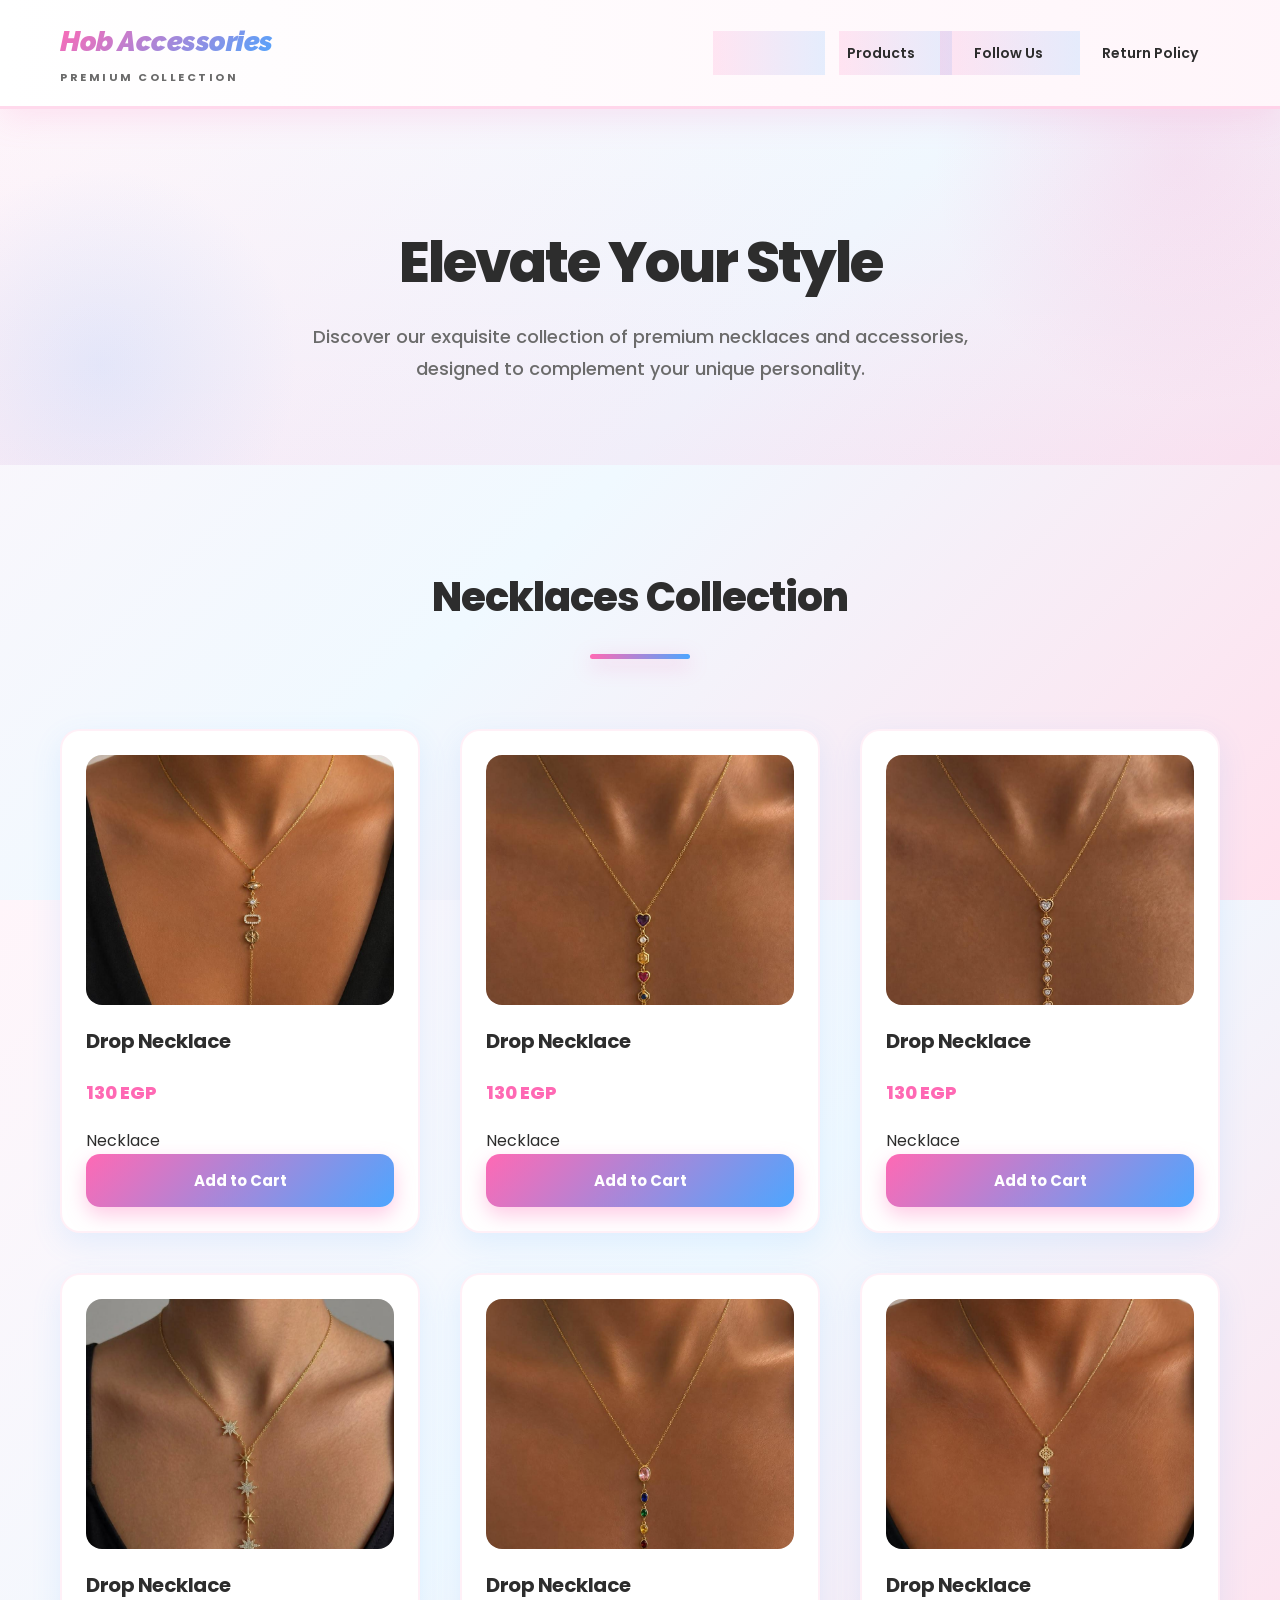
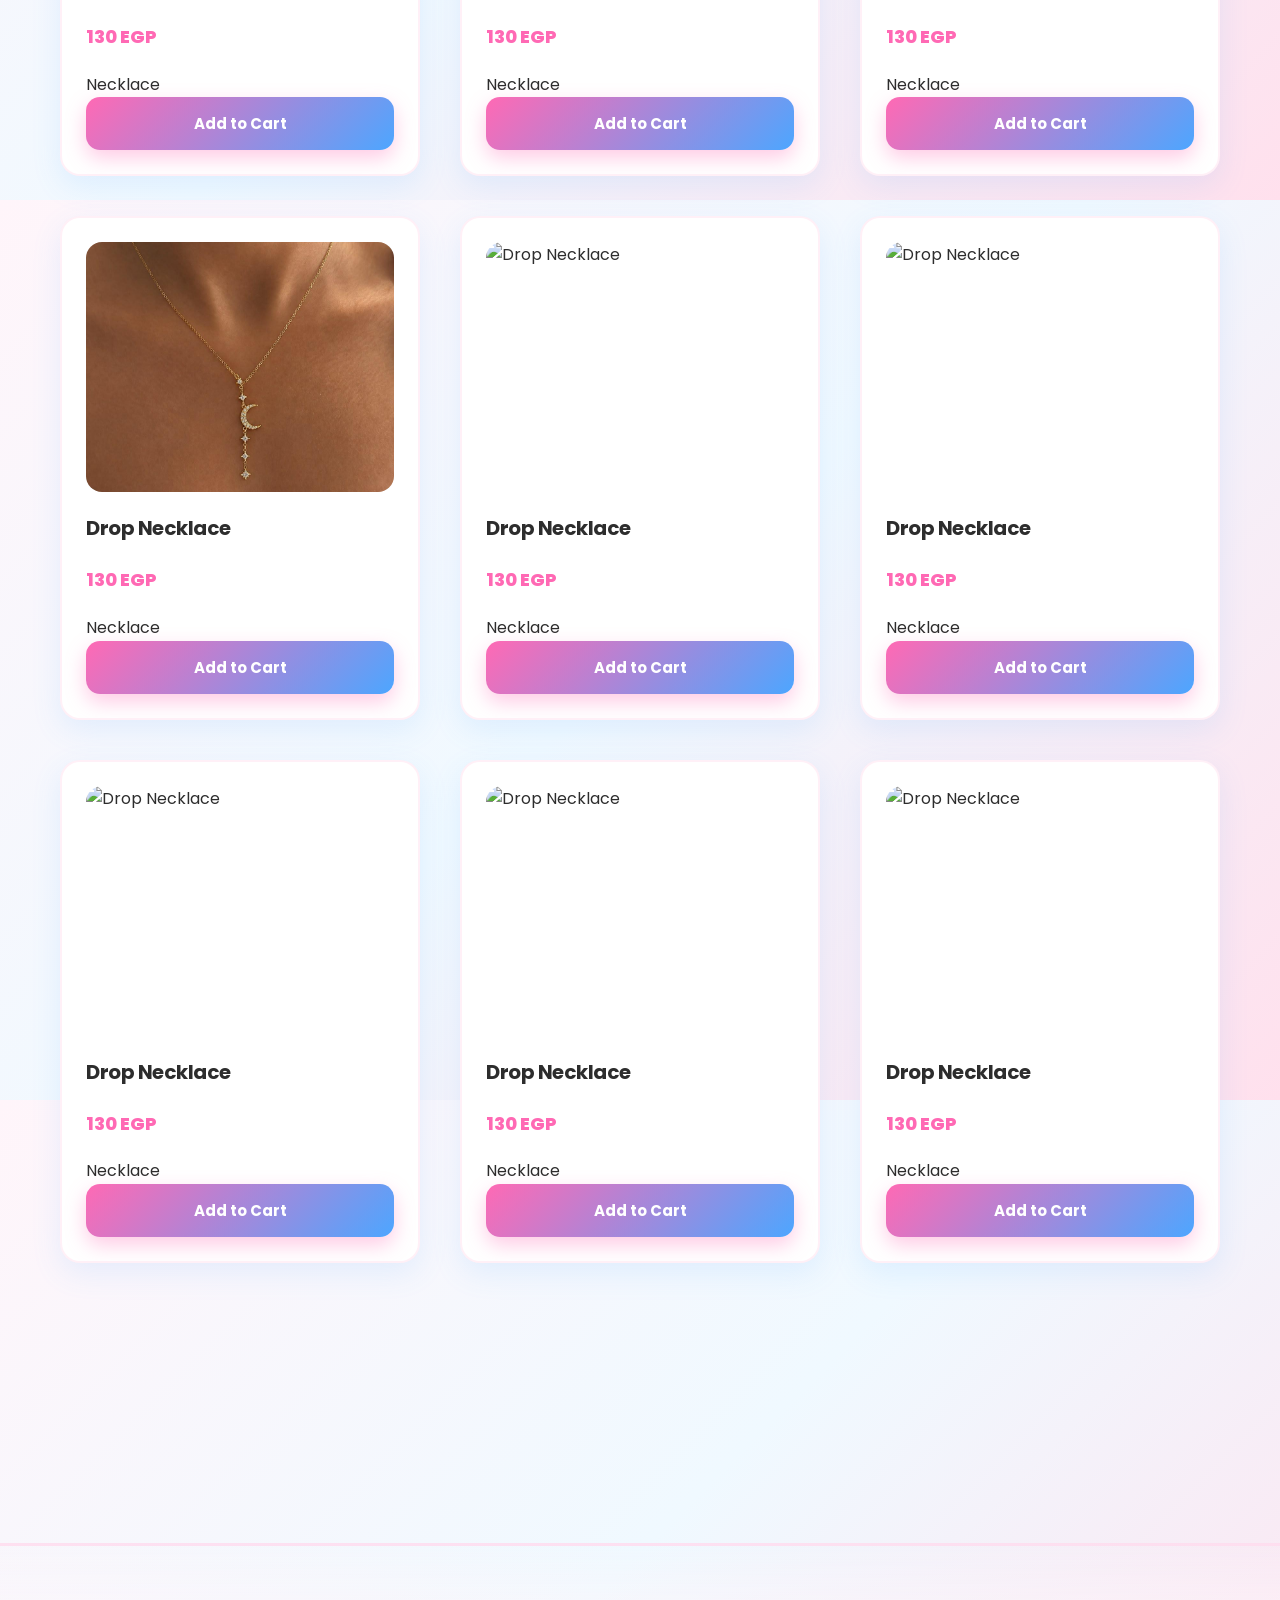
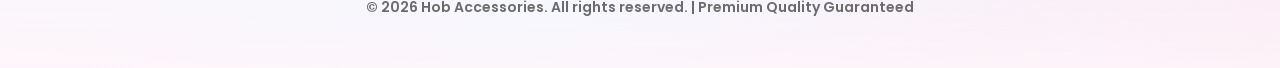
==== commit a950cf59: "Add data-category and visible Category field to product cards; set existing items to category 'neckl" ====
--- a/index.html
+++ b/index.html
@@ -41,87 +41,99 @@
     <div class="container">
       <h2 class="section-title">Necklaces Collection</h2>
       <div class="product-grid">
-        <div class="product-card" data-name="Drop Necklace" data-price="130">
+        <div class="product-card" data-name="Drop Necklace" data-price="130" data-category="necklace">
           <img src="necklace1.jpg" alt="Drop Necklace" />
           <h3>Drop Necklace</h3>
           <p class="price">130 EGP</p>
-          <button class="add-to-cart-btn">Add to Cart</button>
-        </div>
-
-        <div class="product-card" data-name="Drop Necklace" data-price="130">
+          <p class="category">Necklace</p>
+          <button class="add-to-cart-btn">Add to Cart</button>
+        </div>
+
+        <div class="product-card" data-name="Drop Necklace" data-price="130" data-category="necklace">
           <img src="necklace2.jpg" alt="Drop Necklace" />
           <h3>Drop Necklace</h3>
           <p class="price">130 EGP</p>
-          <button class="add-to-cart-btn">Add to Cart</button>
-        </div>
-
-        <div class="product-card" data-name="Drop Necklace" data-price="130">
+          <p class="category">Necklace</p>
+          <button class="add-to-cart-btn">Add to Cart</button>
+        </div>
+
+        <div class="product-card" data-name="Drop Necklace" data-price="130" data-category="necklace">
           <img src="necklace3.jpg" alt="Drop Necklace" />
           <h3>Drop Necklace</h3>
           <p class="price">130 EGP</p>
-          <button class="add-to-cart-btn">Add to Cart</button>
-        </div>
-
-        <div class="product-card" data-name="Drop Necklace" data-price="130">
+          <p class="category">Necklace</p>
+          <button class="add-to-cart-btn">Add to Cart</button>
+        </div>
+
+        <div class="product-card" data-name="Drop Necklace" data-price="130" data-category="necklace">
           <img src="necklace4.jpg" alt="Drop Necklace" />
           <h3>Drop Necklace</h3>
           <p class="price">130 EGP</p>
-          <button class="add-to-cart-btn">Add to Cart</button>
-        </div>
-
-        <div class="product-card" data-name="Drop Necklace" data-price="130">
+          <p class="category">Necklace</p>
+          <button class="add-to-cart-btn">Add to Cart</button>
+        </div>
+
+        <div class="product-card" data-name="Drop Necklace" data-price="130" data-category="necklace">
           <img src="necklace5.jpg" alt="Drop Necklace" />
           <h3>Drop Necklace</h3>
           <p class="price">130 EGP</p>
-          <button class="add-to-cart-btn">Add to Cart</button>
-        </div>
-
-        <div class="product-card" data-name="Drop Necklace" data-price="130">
+          <p class="category">Necklace</p>
+          <button class="add-to-cart-btn">Add to Cart</button>
+        </div>
+
+        <div class="product-card" data-name="Drop Necklace" data-price="130" data-category="necklace">
           <img src="necklace6.jpg" alt="Drop Necklace" />
           <h3>Drop Necklace</h3>
           <p class="price">130 EGP</p>
-          <button class="add-to-cart-btn">Add to Cart</button>
-        </div>
-
-        <div class="product-card" data-name="Drop Necklace" data-price="130">
+          <p class="category">Necklace</p>
+          <button class="add-to-cart-btn">Add to Cart</button>
+        </div>
+
+        <div class="product-card" data-name="Drop Necklace" data-price="130" data-category="necklace">
           <img src="necklace7.jpg" alt="Drop Necklace" />
           <h3>Drop Necklace</h3>
           <p class="price">130 EGP</p>
-          <button class="add-to-cart-btn">Add to Cart</button>
-        </div>
-
-        <div class="product-card" data-name="Drop Necklace" data-price="130">
+          <p class="category">Necklace</p>
+          <button class="add-to-cart-btn">Add to Cart</button>
+        </div>
+
+        <div class="product-card" data-name="Drop Necklace" data-price="130" data-category="necklace">
           <img src="necklace8.jpg" alt="Drop Necklace" />
           <h3>Drop Necklace</h3>
           <p class="price">130 EGP</p>
-          <button class="add-to-cart-btn">Add to Cart</button>
-        </div>
-
-        <div class="product-card" data-name="Drop Necklace" data-price="130">
+          <p class="category">Necklace</p>
+          <button class="add-to-cart-btn">Add to Cart</button>
+        </div>
+
+        <div class="product-card" data-name="Drop Necklace" data-price="130" data-category="necklace">
           <img src="necklace9.jpg" alt="Drop Necklace" />
           <h3>Drop Necklace</h3>
           <p class="price">130 EGP</p>
-          <button class="add-to-cart-btn">Add to Cart</button>
-        </div>
-
-        <div class="product-card" data-name="Drop Necklace" data-price="130">
+          <p class="category">Necklace</p>
+          <button class="add-to-cart-btn">Add to Cart</button>
+        </div>
+
+        <div class="product-card" data-name="Drop Necklace" data-price="130" data-category="necklace">
           <img src="necklace10.jpg" alt="Drop Necklace" />
           <h3>Drop Necklace</h3>
           <p class="price">130 EGP</p>
-          <button class="add-to-cart-btn">Add to Cart</button>
-        </div>
-
-        <div class="product-card" data-name="Drop Necklace" data-price="130">
+          <p class="category">Necklace</p>
+          <button class="add-to-cart-btn">Add to Cart</button>
+        </div>
+
+        <div class="product-card" data-name="Drop Necklace" data-price="130" data-category="necklace">
           <img src="necklace11.jpg" alt="Drop Necklace" />
           <h3>Drop Necklace</h3>
           <p class="price">130 EGP</p>
-          <button class="add-to-cart-btn">Add to Cart</button>
-        </div>
-
-        <div class="product-card" data-name="Drop Necklace" data-price="130">
+          <p class="category">Necklace</p>
+          <button class="add-to-cart-btn">Add to Cart</button>
+        </div>
+
+        <div class="product-card" data-name="Drop Necklace" data-price="130" data-category="necklace">
           <img src="necklace12.jpg" alt="Drop Necklace" />
           <h3>Drop Necklace</h3>
           <p class="price">130 EGP</p>
+          <p class="category">Necklace</p>
           <button class="add-to-cart-btn">Add to Cart</button>
         </div>
       </div>
@@ -170,6 +182,7 @@
         itemDiv.innerHTML = `
           <div class="cart-item-left">
             <span class="cart-item-name">${item.name}</span>
+            <span class="cart-item-category">${item.category}</span>
             <div class="qty-controls">
               <button class="qty-btn" onclick="changeQuantity(${index}, -1)">−</button>
               <span style="width: 30px; text-align: center;">${item.quantity}</span>
@@ -188,12 +201,12 @@
       totalValue.textContent = `${total} EGP`;
     }
 
-    function addItem(name, price) {
-      const existingItem = cart.find(item => item.name === name);
+    function addItem(name, price, category) {
+      const existingItem = cart.find(item => item.name === name && item.category === category);
       if (existingItem) {
         existingItem.quantity++;
       } else {
-        cart.push({ name, price, quantity: 1 });
+        cart.push({ name, price, quantity: 1, category });
       }
       updateCartUI();
       toggleCart(true);
@@ -219,9 +232,11 @@
     document.querySelectorAll('.add-to-cart-btn').forEach(button => {
       button.addEventListener('click', () => {
         const productCard = button.closest('.product-card');
-        const name = productCard.dataset.name;
+        // Use displayed product title (h3) to ensure WhatsApp message uses the current visible name
+        const name = (productCard.querySelector('h3')?.textContent || productCard.dataset.name).trim();
         const price = parseInt(productCard.dataset.price, 10);
-        addItem(name, price);
+        const category = (productCard.dataset.category || '').trim();
+        addItem(name, price, category);
       });
     });
 
@@ -244,7 +259,8 @@
       cart.forEach(item => {
         const itemTotal = item.price * item.quantity;
         total += itemTotal;
-        message += `• ${item.name}%0A   Quantity: ${item.quantity} × ${item.price} EGP = ${itemTotal} EGP%0A`;
+        // Include category in the WhatsApp message
+        message += `• ${item.name} (${item.category})%0A   Quantity: ${item.quantity} × ${item.price} EGP = ${itemTotal} EGP%0A`;
       });
 
       message += `%0A━━━━━━━━━━━━━━━━━%0ATotal: ${total} EGP%0A━━━━━━━━━━━━━━━━━`;
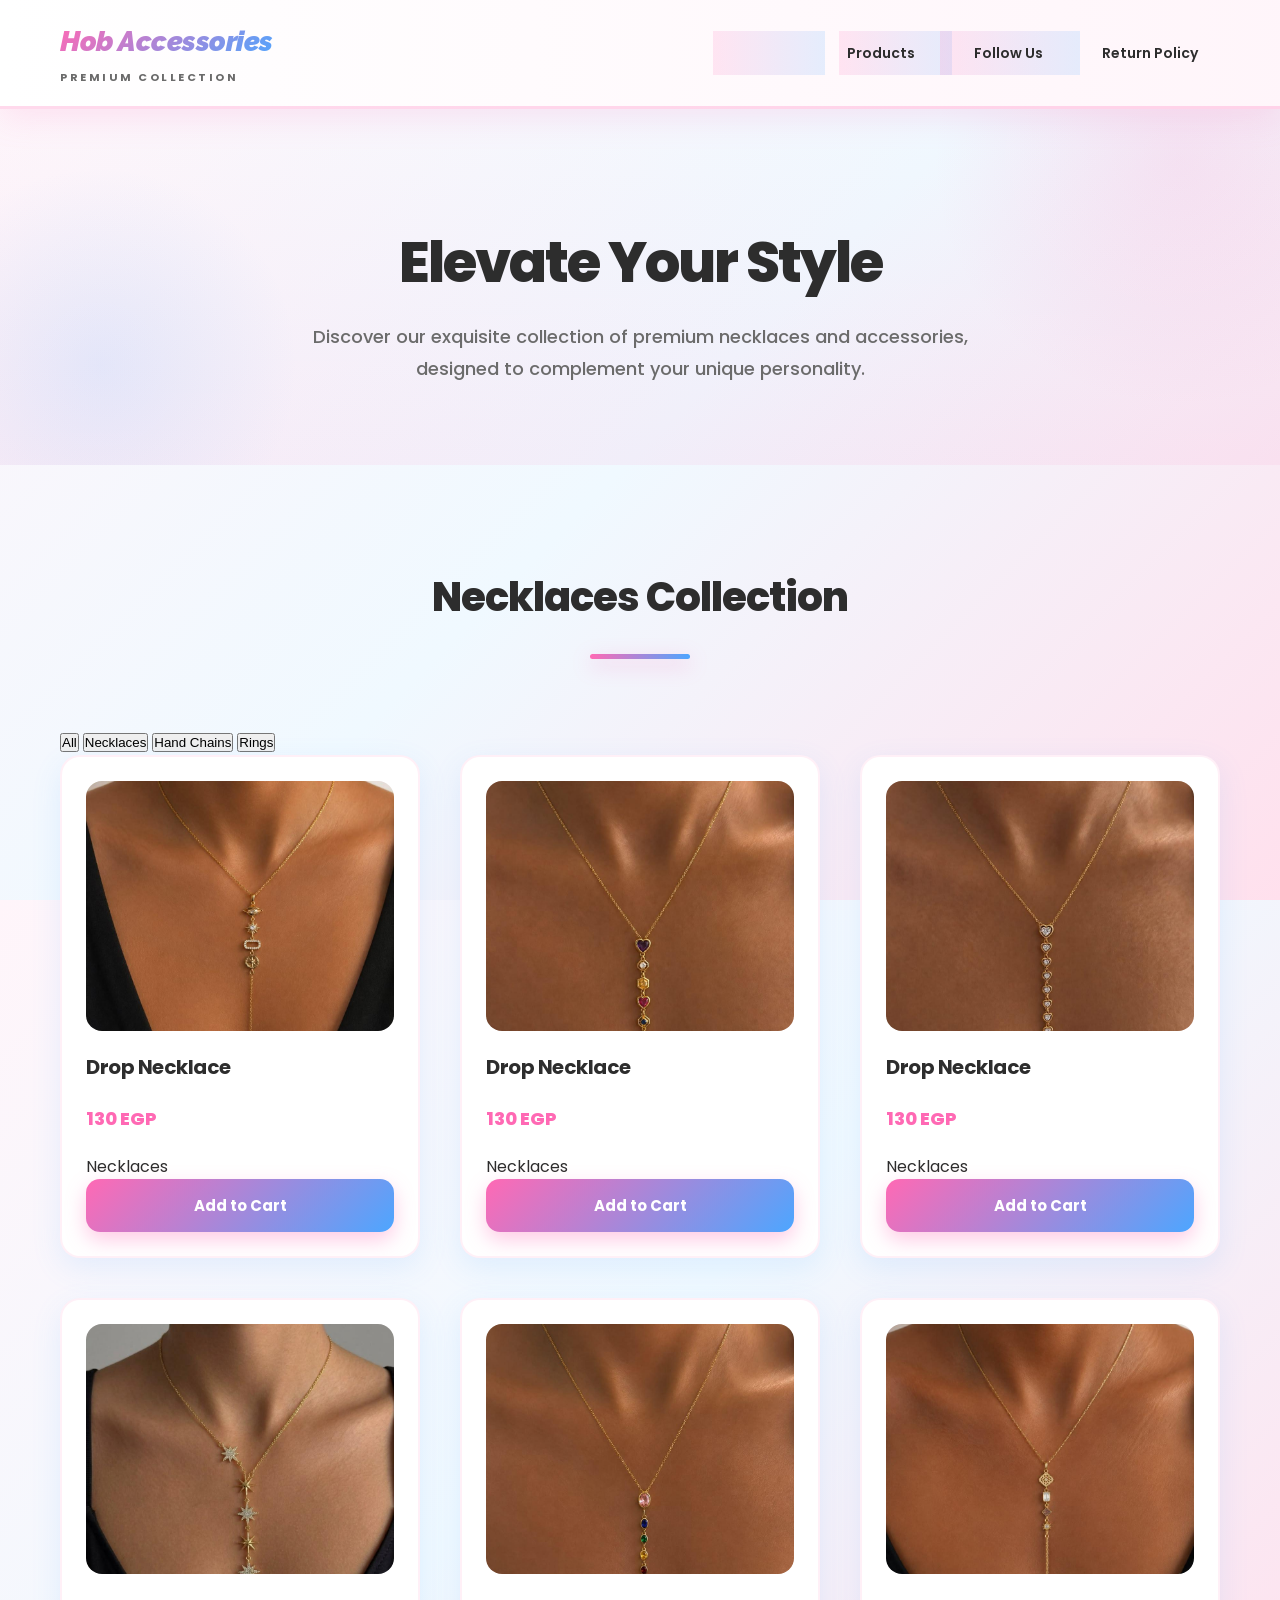
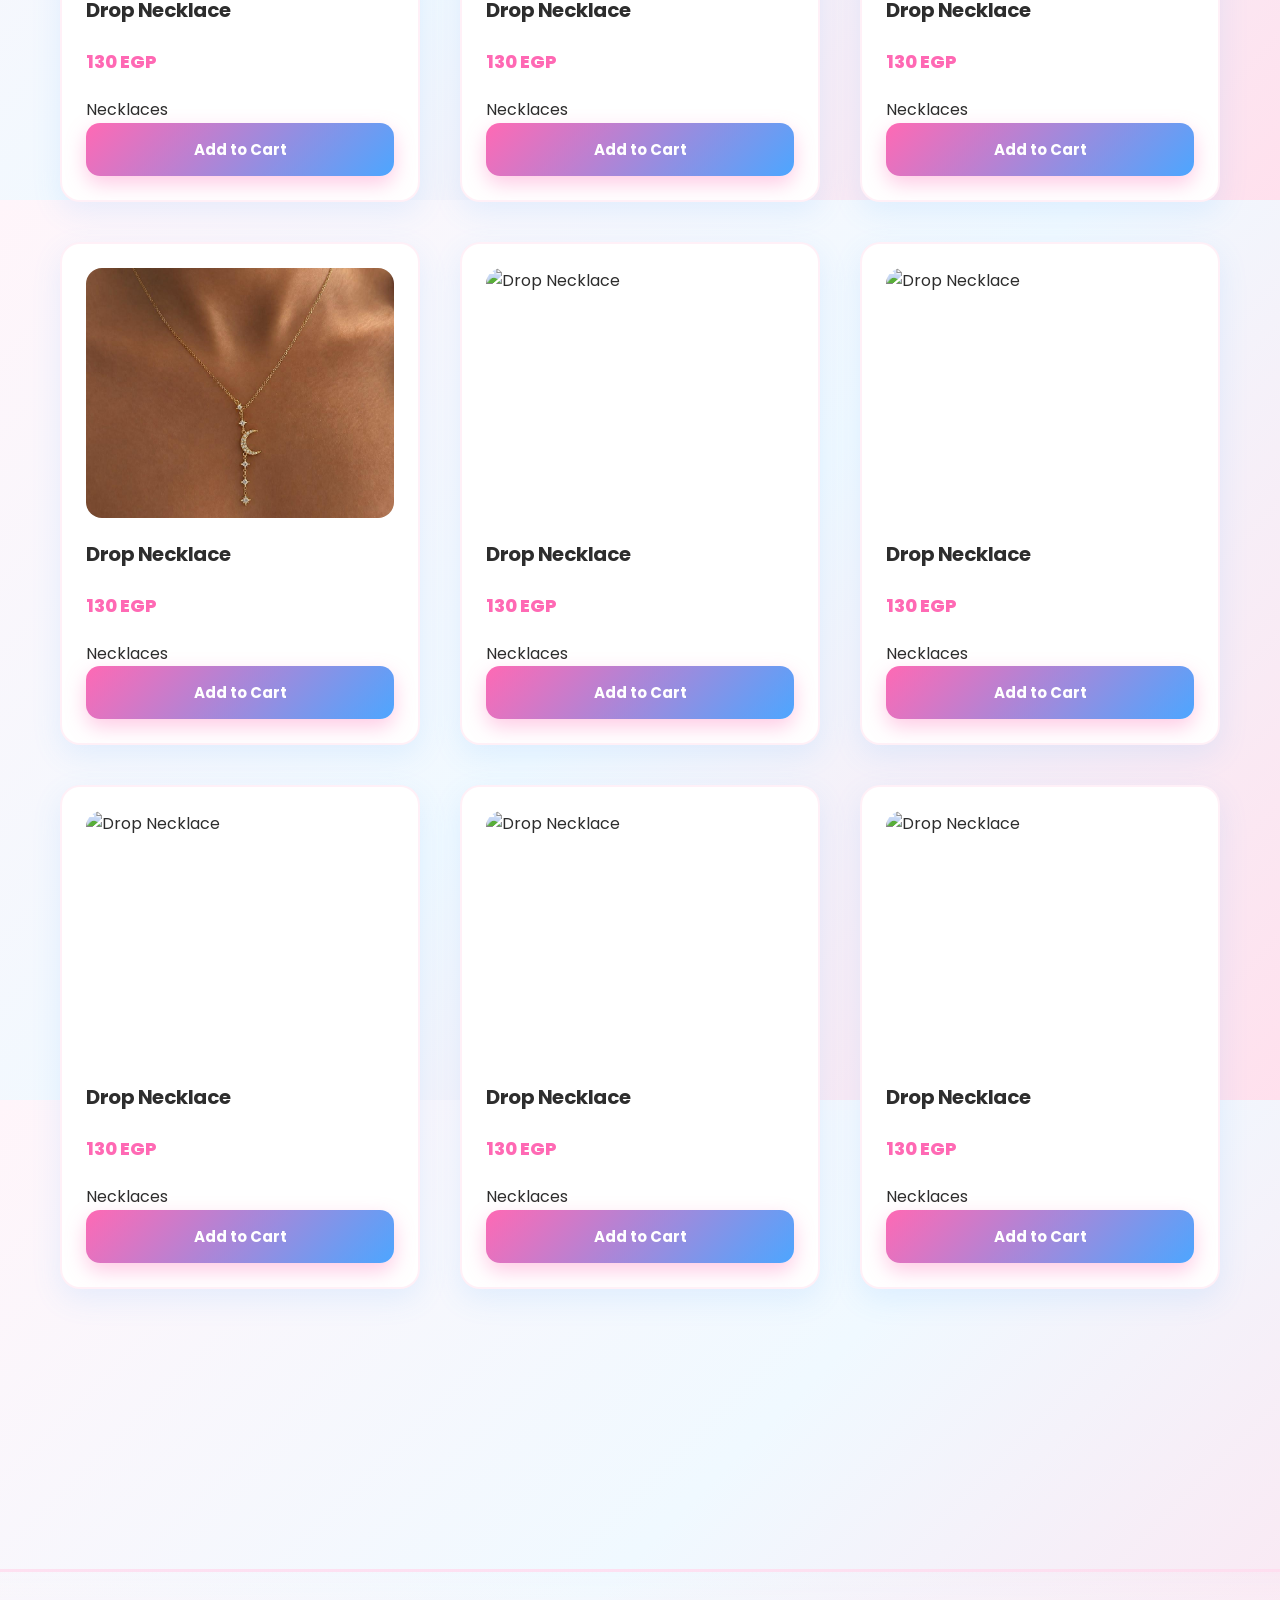
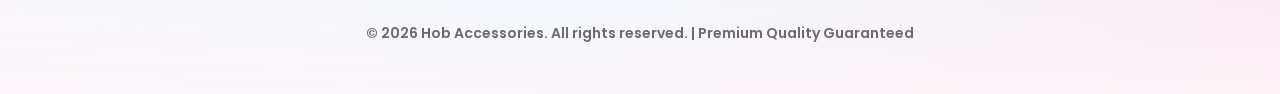
==== commit d7e34817: "Group products under subcategory 'necklaces', add top-level category filters (Necklaces, Hand Chains" ====
--- a/index.html
+++ b/index.html
@@ -40,100 +40,109 @@
   <section id="products" class="products">
     <div class="container">
       <h2 class="section-title">Necklaces Collection</h2>
+
+      <!-- Category filters -->
+      <div class="categories">
+        <button class="category-filter active" data-filter="all">All</button>
+        <button class="category-filter" data-filter="necklaces">Necklaces</button>
+        <button class="category-filter" data-filter="hand-chains">Hand Chains</button>
+        <button class="category-filter" data-filter="rings">Rings</button>
+      </div>
+
       <div class="product-grid">
-        <div class="product-card" data-name="Drop Necklace" data-price="130" data-category="necklace">
+        <div class="product-card" data-name="Drop Necklace" data-price="130" data-category="necklaces">
           <img src="necklace1.jpg" alt="Drop Necklace" />
           <h3>Drop Necklace</h3>
           <p class="price">130 EGP</p>
-          <p class="category">Necklace</p>
-          <button class="add-to-cart-btn">Add to Cart</button>
-        </div>
-
-        <div class="product-card" data-name="Drop Necklace" data-price="130" data-category="necklace">
+          <p class="category">Necklaces</p>
+          <button class="add-to-cart-btn">Add to Cart</button>
+        </div>
+
+        <div class="product-card" data-name="Drop Necklace" data-price="130" data-category="necklaces">
           <img src="necklace2.jpg" alt="Drop Necklace" />
           <h3>Drop Necklace</h3>
           <p class="price">130 EGP</p>
-          <p class="category">Necklace</p>
-          <button class="add-to-cart-btn">Add to Cart</button>
-        </div>
-
-        <div class="product-card" data-name="Drop Necklace" data-price="130" data-category="necklace">
+          <p class="category">Necklaces</p>
+          <button class="add-to-cart-btn">Add to Cart</button>
+        </div>
+
+        <div class="product-card" data-name="Drop Necklace" data-price="130" data-category="necklaces">
           <img src="necklace3.jpg" alt="Drop Necklace" />
           <h3>Drop Necklace</h3>
           <p class="price">130 EGP</p>
-          <p class="category">Necklace</p>
-          <button class="add-to-cart-btn">Add to Cart</button>
-        </div>
-
-        <div class="product-card" data-name="Drop Necklace" data-price="130" data-category="necklace">
+          <p class="category">Necklaces</p>
+          <button class="add-to-cart-btn">Add to Cart</button>
+        </div>
+
+        <div class="product-card" data-name="Drop Necklace" data-price="130" data-category="necklaces">
           <img src="necklace4.jpg" alt="Drop Necklace" />
           <h3>Drop Necklace</h3>
           <p class="price">130 EGP</p>
-          <p class="category">Necklace</p>
-          <button class="add-to-cart-btn">Add to Cart</button>
-        </div>
-
-        <div class="product-card" data-name="Drop Necklace" data-price="130" data-category="necklace">
+          <p class="category">Necklaces</p>
+          <button class="add-to-cart-btn">Add to Cart</button>
+        </div>
+
+        <div class="product-card" data-name="Drop Necklace" data-price="130" data-category="necklaces">
           <img src="necklace5.jpg" alt="Drop Necklace" />
           <h3>Drop Necklace</h3>
           <p class="price">130 EGP</p>
-          <p class="category">Necklace</p>
-          <button class="add-to-cart-btn">Add to Cart</button>
-        </div>
-
-        <div class="product-card" data-name="Drop Necklace" data-price="130" data-category="necklace">
+          <p class="category">Necklaces</p>
+          <button class="add-to-cart-btn">Add to Cart</button>
+        </div>
+
+        <div class="product-card" data-name="Drop Necklace" data-price="130" data-category="necklaces">
           <img src="necklace6.jpg" alt="Drop Necklace" />
           <h3>Drop Necklace</h3>
           <p class="price">130 EGP</p>
-          <p class="category">Necklace</p>
-          <button class="add-to-cart-btn">Add to Cart</button>
-        </div>
-
-        <div class="product-card" data-name="Drop Necklace" data-price="130" data-category="necklace">
+          <p class="category">Necklaces</p>
+          <button class="add-to-cart-btn">Add to Cart</button>
+        </div>
+
+        <div class="product-card" data-name="Drop Necklace" data-price="130" data-category="necklaces">
           <img src="necklace7.jpg" alt="Drop Necklace" />
           <h3>Drop Necklace</h3>
           <p class="price">130 EGP</p>
-          <p class="category">Necklace</p>
-          <button class="add-to-cart-btn">Add to Cart</button>
-        </div>
-
-        <div class="product-card" data-name="Drop Necklace" data-price="130" data-category="necklace">
+          <p class="category">Necklaces</p>
+          <button class="add-to-cart-btn">Add to Cart</button>
+        </div>
+
+        <div class="product-card" data-name="Drop Necklace" data-price="130" data-category="necklaces">
           <img src="necklace8.jpg" alt="Drop Necklace" />
           <h3>Drop Necklace</h3>
           <p class="price">130 EGP</p>
-          <p class="category">Necklace</p>
-          <button class="add-to-cart-btn">Add to Cart</button>
-        </div>
-
-        <div class="product-card" data-name="Drop Necklace" data-price="130" data-category="necklace">
+          <p class="category">Necklaces</p>
+          <button class="add-to-cart-btn">Add to Cart</button>
+        </div>
+
+        <div class="product-card" data-name="Drop Necklace" data-price="130" data-category="necklaces">
           <img src="necklace9.jpg" alt="Drop Necklace" />
           <h3>Drop Necklace</h3>
           <p class="price">130 EGP</p>
-          <p class="category">Necklace</p>
-          <button class="add-to-cart-btn">Add to Cart</button>
-        </div>
-
-        <div class="product-card" data-name="Drop Necklace" data-price="130" data-category="necklace">
+          <p class="category">Necklaces</p>
+          <button class="add-to-cart-btn">Add to Cart</button>
+        </div>
+
+        <div class="product-card" data-name="Drop Necklace" data-price="130" data-category="necklaces">
           <img src="necklace10.jpg" alt="Drop Necklace" />
           <h3>Drop Necklace</h3>
           <p class="price">130 EGP</p>
-          <p class="category">Necklace</p>
-          <button class="add-to-cart-btn">Add to Cart</button>
-        </div>
-
-        <div class="product-card" data-name="Drop Necklace" data-price="130" data-category="necklace">
+          <p class="category">Necklaces</p>
+          <button class="add-to-cart-btn">Add to Cart</button>
+        </div>
+
+        <div class="product-card" data-name="Drop Necklace" data-price="130" data-category="necklaces">
           <img src="necklace11.jpg" alt="Drop Necklace" />
           <h3>Drop Necklace</h3>
           <p class="price">130 EGP</p>
-          <p class="category">Necklace</p>
-          <button class="add-to-cart-btn">Add to Cart</button>
-        </div>
-
-        <div class="product-card" data-name="Drop Necklace" data-price="130" data-category="necklace">
+          <p class="category">Necklaces</p>
+          <button class="add-to-cart-btn">Add to Cart</button>
+        </div>
+
+        <div class="product-card" data-name="Drop Necklace" data-price="130" data-category="necklaces">
           <img src="necklace12.jpg" alt="Drop Necklace" />
           <h3>Drop Necklace</h3>
           <p class="price">130 EGP</p>
-          <p class="category">Necklace</p>
+          <p class="category">Necklaces</p>
           <button class="add-to-cart-btn">Add to Cart</button>
         </div>
       </div>
@@ -240,6 +249,22 @@
       });
     });
 
+    // Category filter functionality
+    document.querySelectorAll('.category-filter').forEach(btn => {
+      btn.addEventListener('click', () => {
+        document.querySelectorAll('.category-filter').forEach(b => b.classList.remove('active'));
+        btn.classList.add('active');
+        const filter = btn.dataset.filter;
+        document.querySelectorAll('.product-card').forEach(card => {
+          if (filter === 'all' || card.dataset.category === filter) {
+            card.style.display = '';
+          } else {
+            card.style.display = 'none';
+          }
+        });
+      });
+    });
+
     // Close cart button
     closeCartBtn.addEventListener('click', () => {
       toggleCart(false);
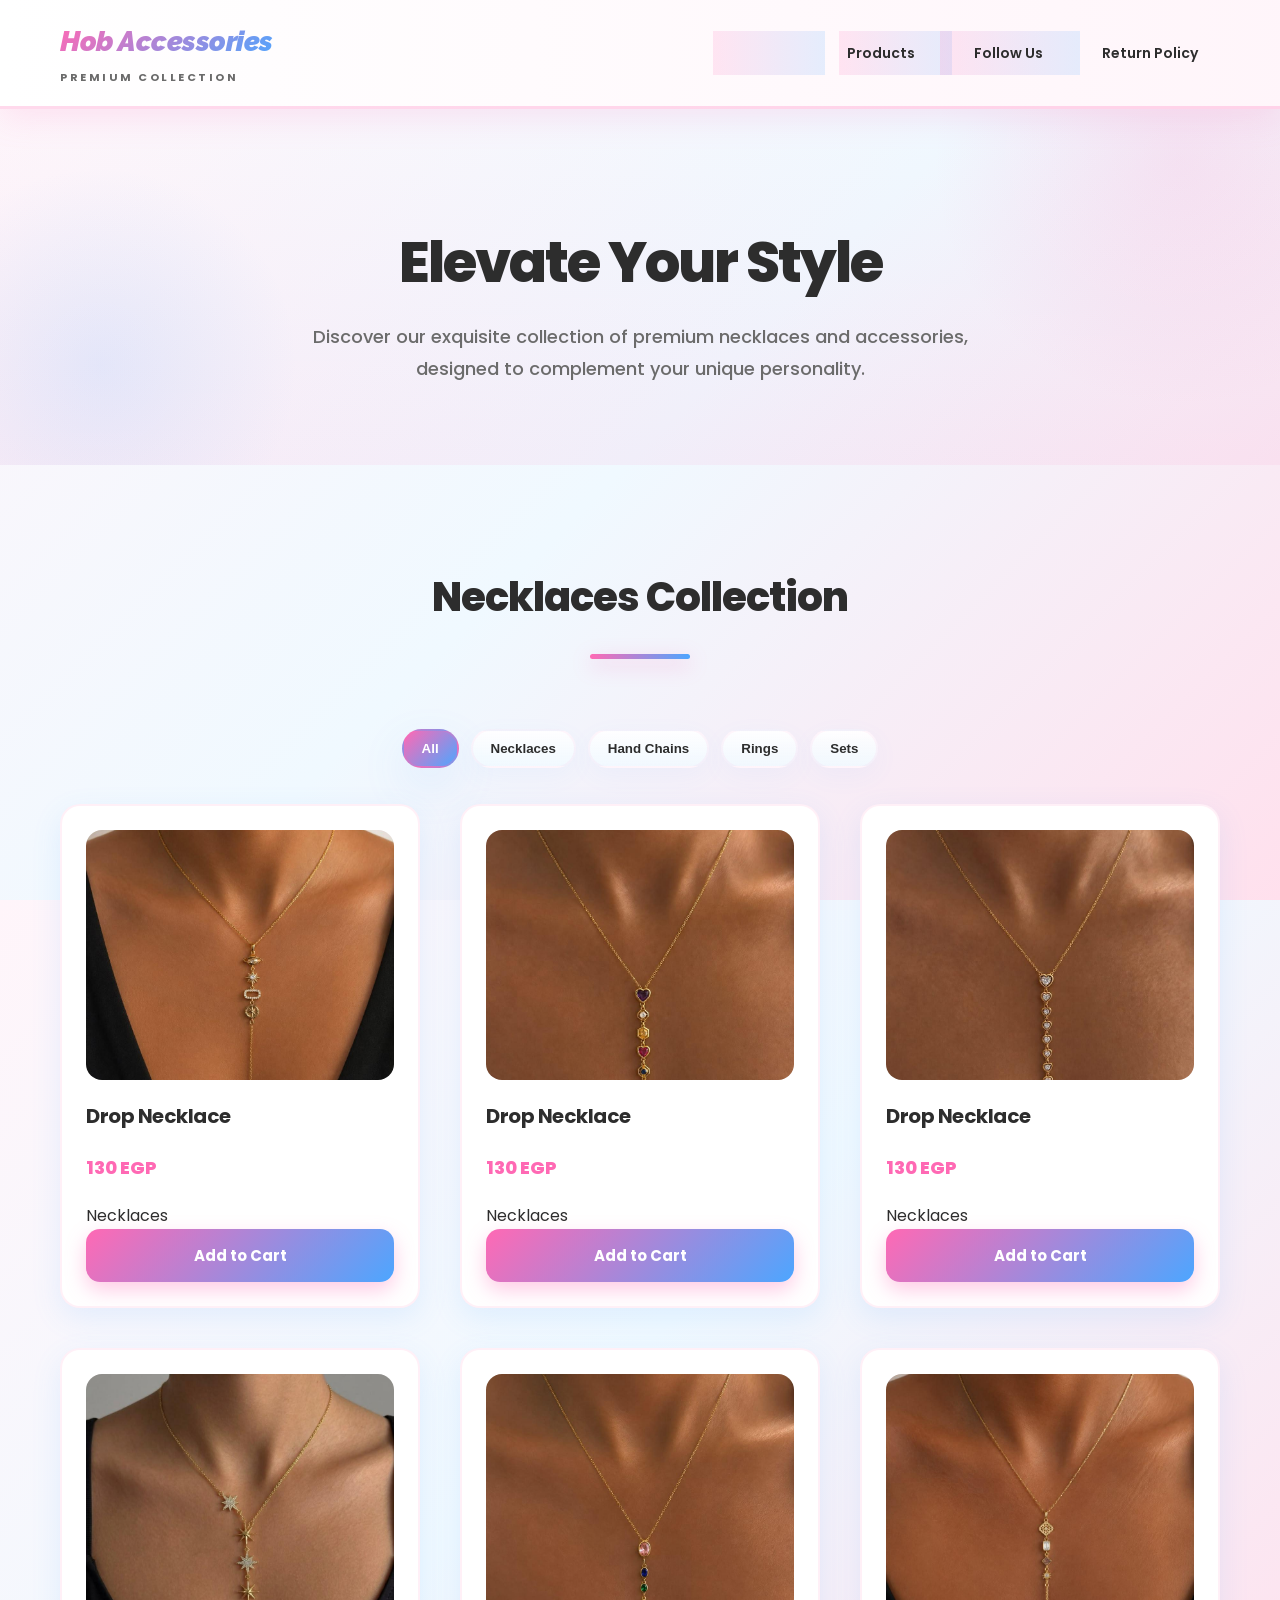
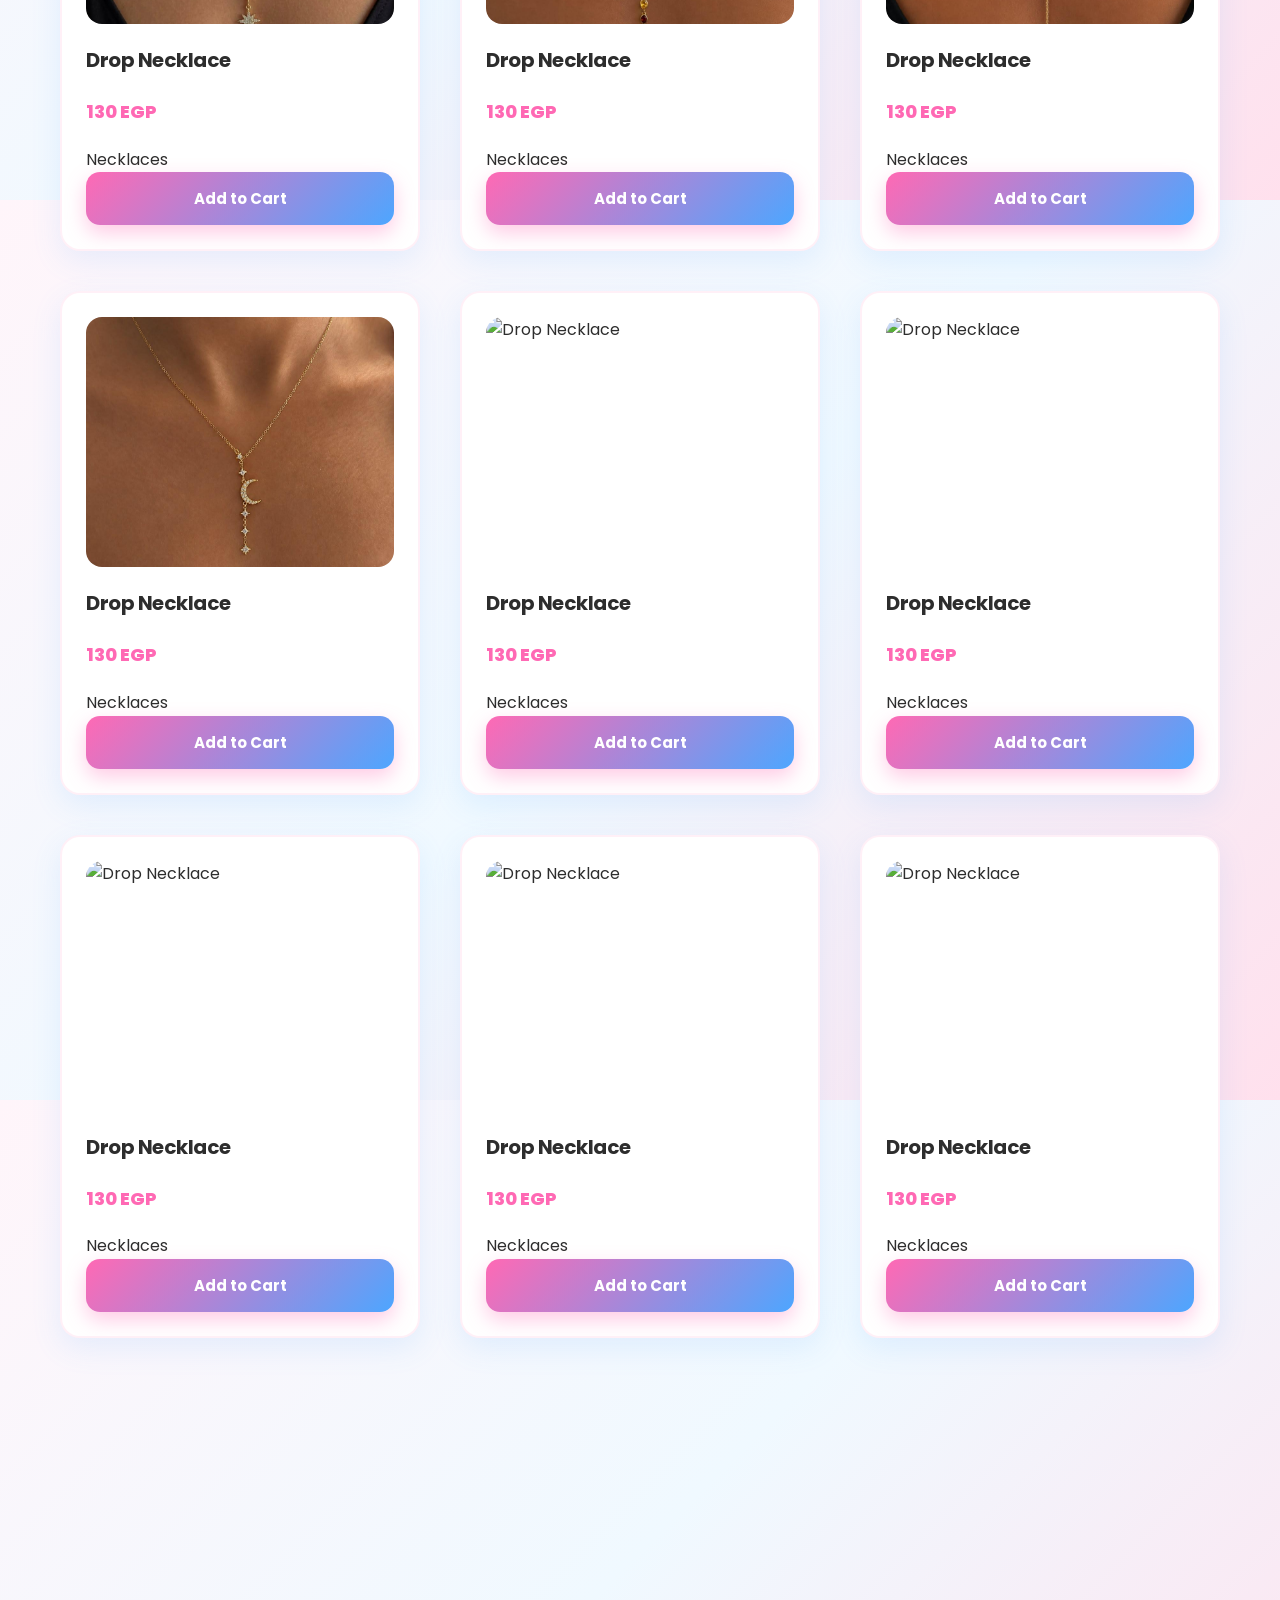
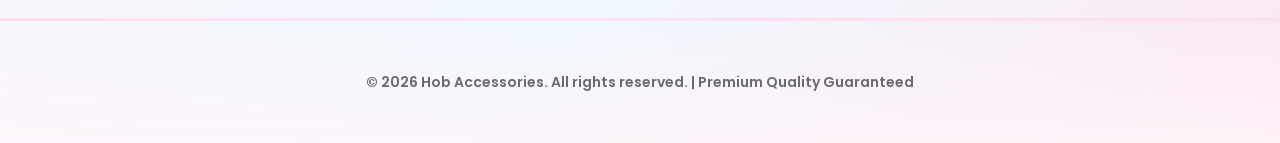
==== commit 5a8d952c: "Update index.html" ====
--- a/index.html
+++ b/index.html
@@ -47,6 +47,7 @@
         <button class="category-filter" data-filter="necklaces">Necklaces</button>
         <button class="category-filter" data-filter="hand-chains">Hand Chains</button>
         <button class="category-filter" data-filter="rings">Rings</button>
+        <button class="category-filter" data-filter="sets">Sets</button>
       </div>
 
       <div class="product-grid">
--- a/style.css
+++ b/style.css
@@ -225,6 +225,45 @@
   box-shadow: 0 6px 20px rgba(255, 105, 180, 0.4);
 }
 
+/* ===== CATEGORY FILTERS (Styled to match site design) ===== */
+.categories {
+  display: flex;
+  gap: 12px;
+  justify-content: center;
+  margin-bottom: 36px;
+  flex-wrap: wrap;
+}
+
+.category-filter {
+  padding: 10px 18px;
+  border-radius: 999px;
+  background: linear-gradient(180deg, rgba(255,255,255,0.9), rgba(240,249,255,0.85));
+  border: 2px solid rgba(255,105,180,0.06);
+  font-weight: 700;
+  color: var(--text-dark);
+  cursor: pointer;
+  transition: var(--transition);
+  box-shadow: 0 8px 26px rgba(77,166,255,0.05);
+}
+
+.category-filter:hover {
+  transform: translateY(-4px);
+  color: var(--pink-primary);
+  box-shadow: 0 12px 36px rgba(255,105,180,0.08);
+}
+
+.category-filter.active {
+  background: linear-gradient(135deg, #ff69b4 0%, #4da6ff 100%);
+  color: white;
+  border-color: rgba(255,105,180,0.25);
+  box-shadow: 0 18px 48px rgba(77,166,255,0.12);
+}
+
+/* Make category pills smaller on mobile */
+@media (max-width: 480px) {
+  .category-filter { padding: 8px 12px; font-size: 13px; }
+}
+
 /* ===== PRODUCT GRID ===== */
 .product-grid {
   display: grid;
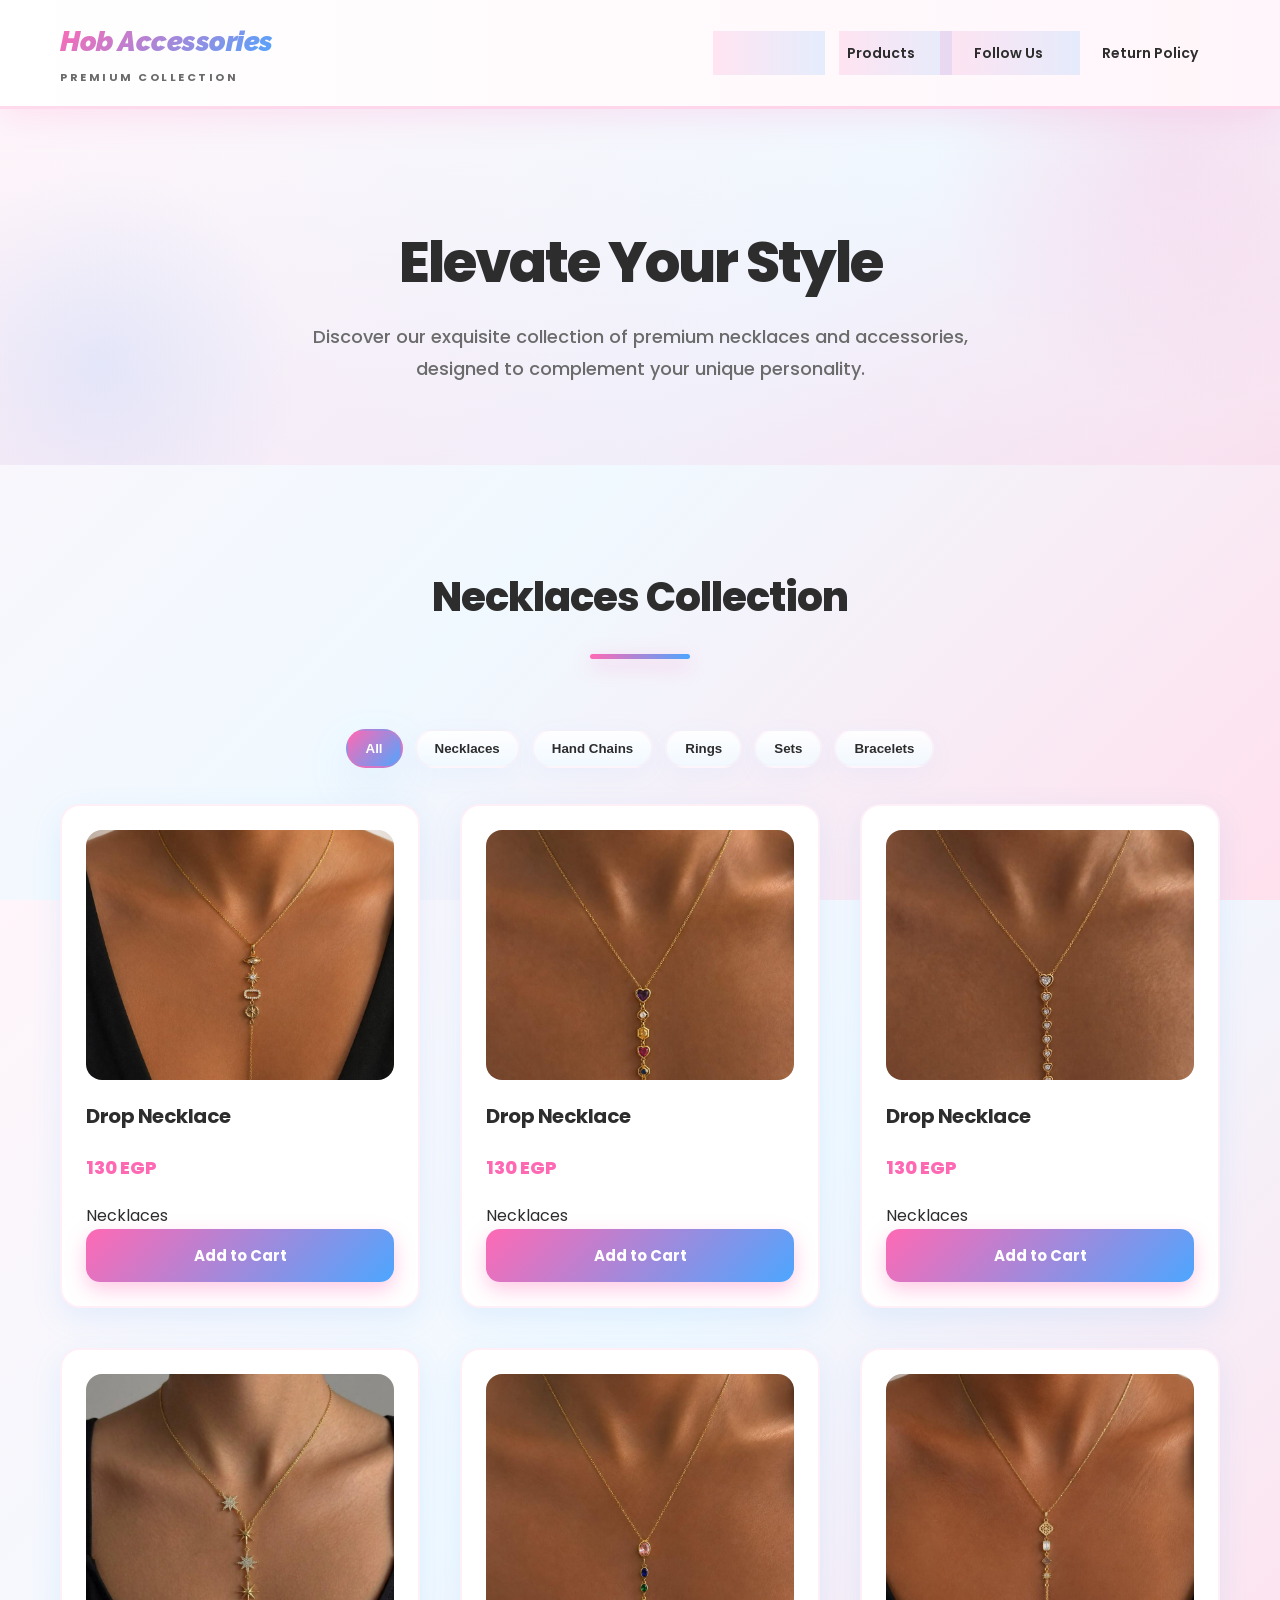
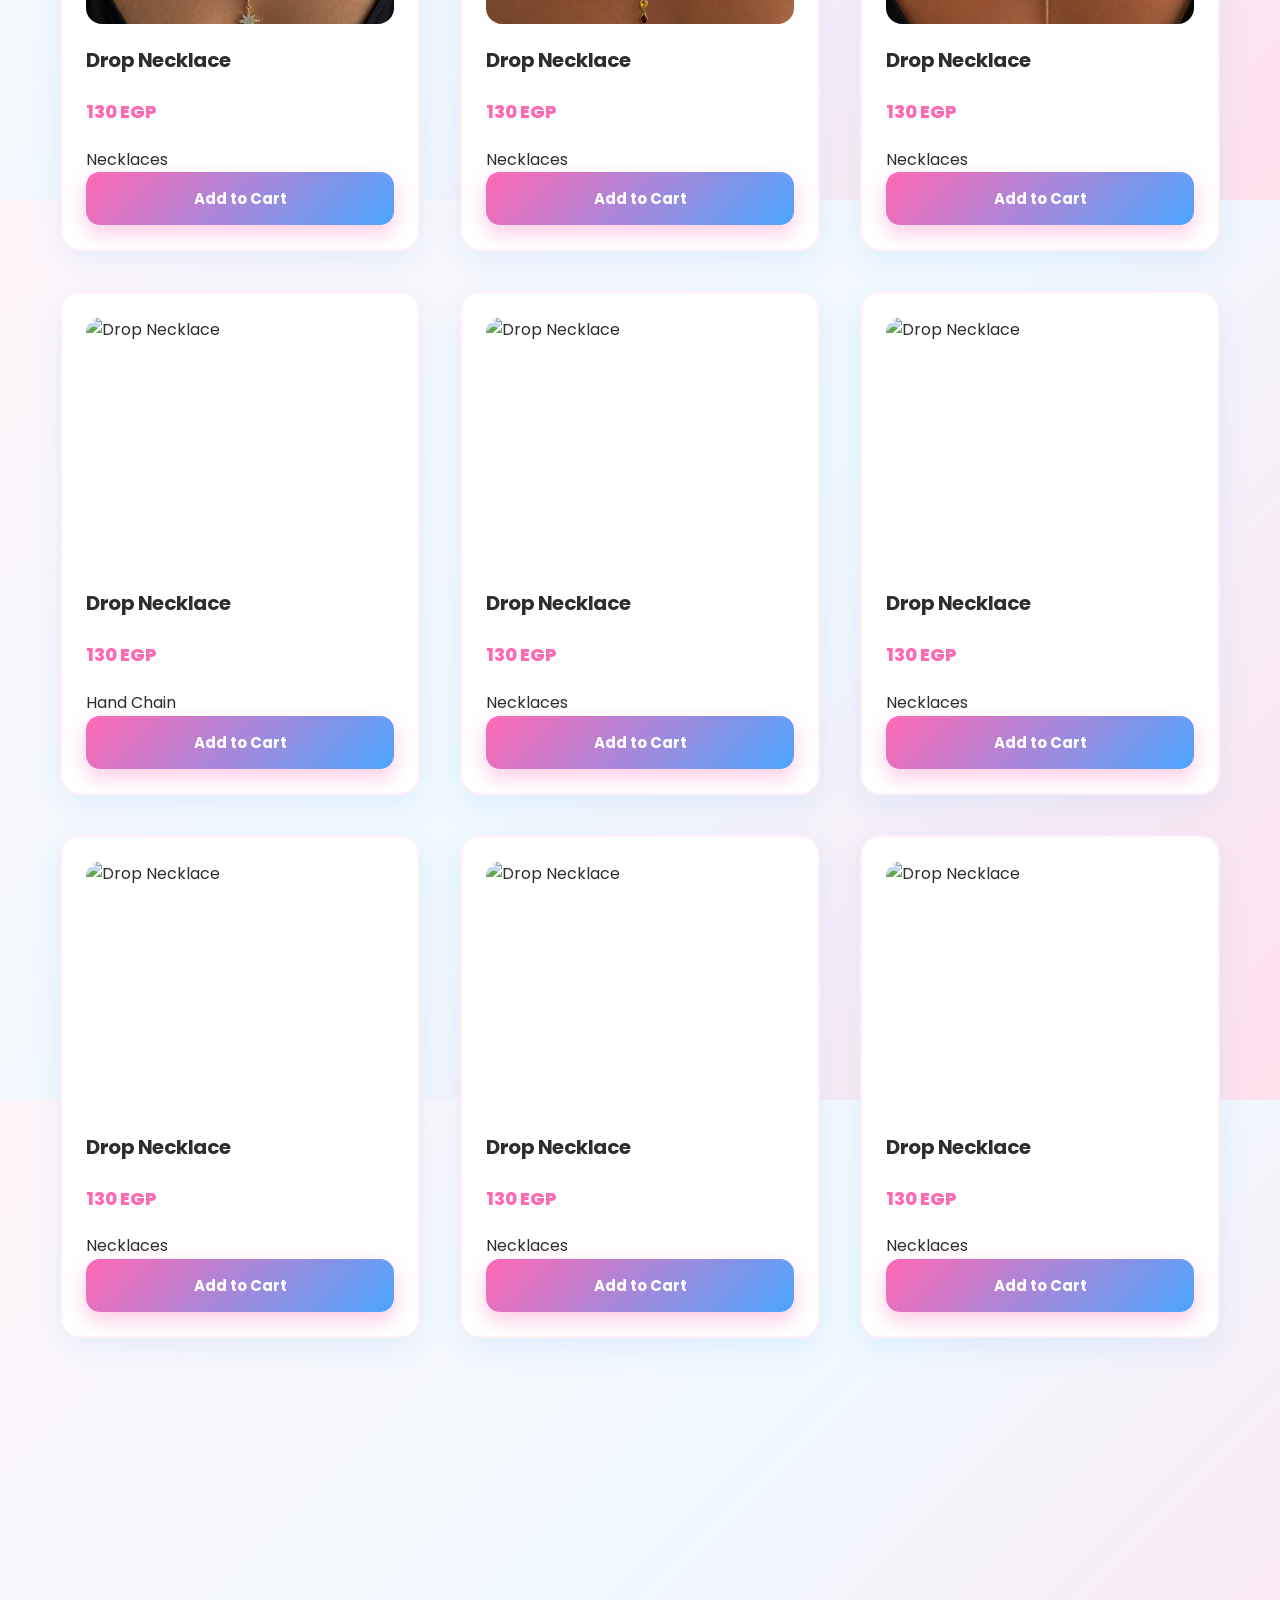
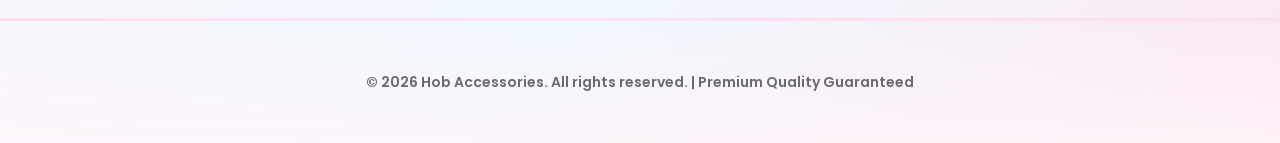
==== commit 5abc3b76: "Add bracelet button and update product information Added a button for bracelets and updated product " ====
--- a/index.html
+++ b/index.html
@@ -48,6 +48,7 @@
         <button class="category-filter" data-filter="hand-chains">Hand Chains</button>
         <button class="category-filter" data-filter="rings">Rings</button>
         <button class="category-filter" data-filter="sets">Sets</button>
+        <button class="category-filter" data-filter="bracelet">Bracelets</button>
       </div>
 
       <div class="product-grid">
@@ -75,7 +76,7 @@
           <button class="add-to-cart-btn">Add to Cart</button>
         </div>
 
-        <div class="product-card" data-name="Drop Necklace" data-price="130" data-category="necklaces">
+        <div class="product-card data-name="Drop Necklace" data-price="130" data-category="necklaces">
           <img src="necklace4.jpg" alt="Drop Necklace" />
           <h3>Drop Necklace</h3>
           <p class="price">130 EGP</p>
@@ -100,10 +101,10 @@
         </div>
 
         <div class="product-card" data-name="Drop Necklace" data-price="130" data-category="necklaces">
-          <img src="necklace7.jpg" alt="Drop Necklace" />
-          <h3>Drop Necklace</h3>
-          <p class="price">130 EGP</p>
-          <p class="category">Necklaces</p>
+          <img src="handchain1.jpg" alt="Drop Necklace" />
+          <h3>Drop Necklace</h3>
+          <p class="price">130 EGP</p>
+          <p class="category">Hand Chain</p>
           <button class="add-to-cart-btn">Add to Cart</button>
         </div>
 
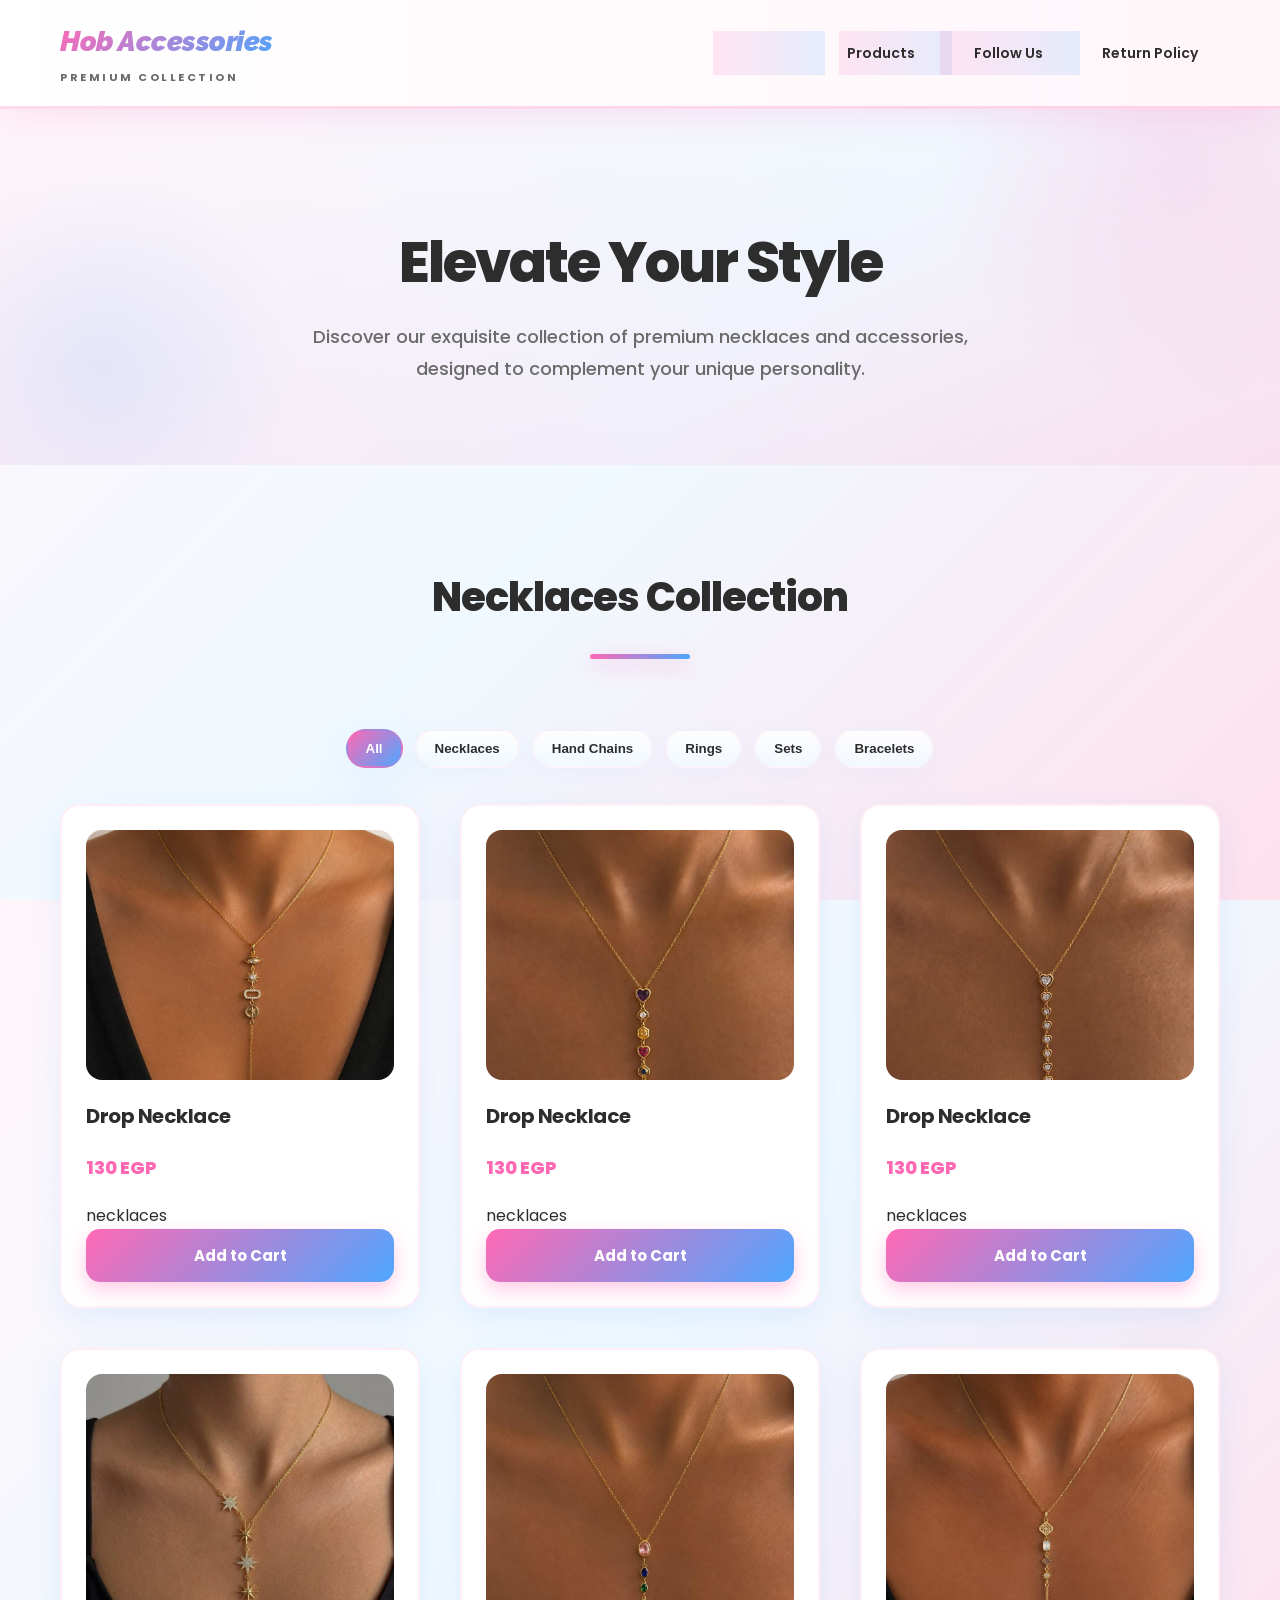
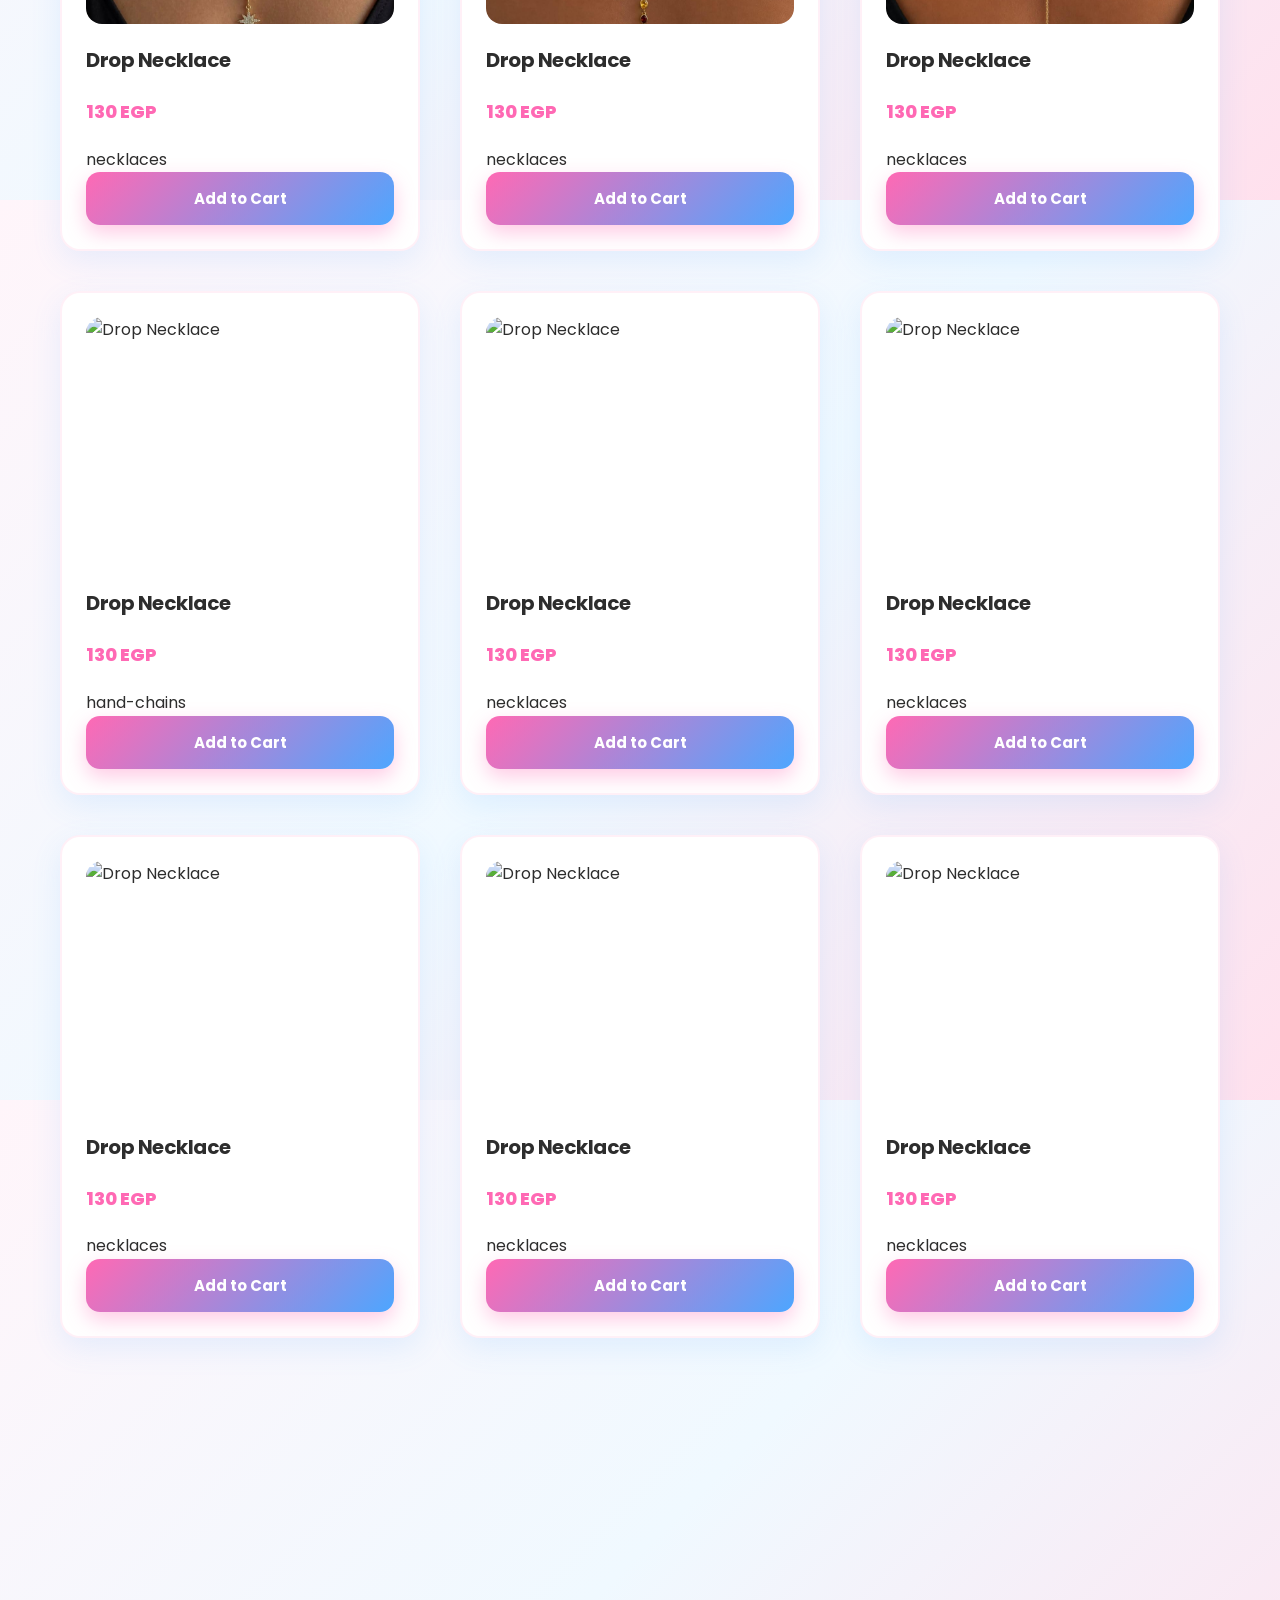
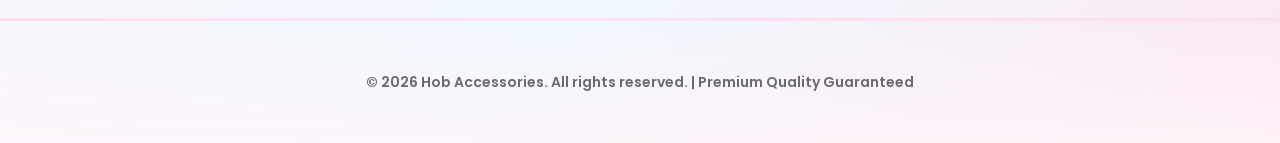
==== commit 87b553d8: "Refactor product display to load from JSON Removed hardcoded product cards and implemented dynamic l" ====
--- a/index.html
+++ b/index.html
@@ -51,103 +51,8 @@
         <button class="category-filter" data-filter="bracelet">Bracelets</button>
       </div>
 
-      <div class="product-grid">
-        <div class="product-card" data-name="Drop Necklace" data-price="130" data-category="necklaces">
-          <img src="necklace1.jpg" alt="Drop Necklace" />
-          <h3>Drop Necklace</h3>
-          <p class="price">130 EGP</p>
-          <p class="category">Necklaces</p>
-          <button class="add-to-cart-btn">Add to Cart</button>
-        </div>
-
-        <div class="product-card" data-name="Drop Necklace" data-price="130" data-category="necklaces">
-          <img src="necklace2.jpg" alt="Drop Necklace" />
-          <h3>Drop Necklace</h3>
-          <p class="price">130 EGP</p>
-          <p class="category">Necklaces</p>
-          <button class="add-to-cart-btn">Add to Cart</button>
-        </div>
-
-        <div class="product-card" data-name="Drop Necklace" data-price="130" data-category="necklaces">
-          <img src="necklace3.jpg" alt="Drop Necklace" />
-          <h3>Drop Necklace</h3>
-          <p class="price">130 EGP</p>
-          <p class="category">Necklaces</p>
-          <button class="add-to-cart-btn">Add to Cart</button>
-        </div>
-
-        <div class="product-card data-name="Drop Necklace" data-price="130" data-category="necklaces">
-          <img src="necklace4.jpg" alt="Drop Necklace" />
-          <h3>Drop Necklace</h3>
-          <p class="price">130 EGP</p>
-          <p class="category">Necklaces</p>
-          <button class="add-to-cart-btn">Add to Cart</button>
-        </div>
-
-        <div class="product-card" data-name="Drop Necklace" data-price="130" data-category="necklaces">
-          <img src="necklace5.jpg" alt="Drop Necklace" />
-          <h3>Drop Necklace</h3>
-          <p class="price">130 EGP</p>
-          <p class="category">Necklaces</p>
-          <button class="add-to-cart-btn">Add to Cart</button>
-        </div>
-
-        <div class="product-card" data-name="Drop Necklace" data-price="130" data-category="necklaces">
-          <img src="necklace6.jpg" alt="Drop Necklace" />
-          <h3>Drop Necklace</h3>
-          <p class="price">130 EGP</p>
-          <p class="category">Necklaces</p>
-          <button class="add-to-cart-btn">Add to Cart</button>
-        </div>
-
-        <div class="product-card" data-name="Drop Necklace" data-price="130" data-category="necklaces">
-          <img src="handchain1.jpg" alt="Drop Necklace" />
-          <h3>Drop Necklace</h3>
-          <p class="price">130 EGP</p>
-          <p class="category">Hand Chain</p>
-          <button class="add-to-cart-btn">Add to Cart</button>
-        </div>
-
-        <div class="product-card" data-name="Drop Necklace" data-price="130" data-category="necklaces">
-          <img src="necklace8.jpg" alt="Drop Necklace" />
-          <h3>Drop Necklace</h3>
-          <p class="price">130 EGP</p>
-          <p class="category">Necklaces</p>
-          <button class="add-to-cart-btn">Add to Cart</button>
-        </div>
-
-        <div class="product-card" data-name="Drop Necklace" data-price="130" data-category="necklaces">
-          <img src="necklace9.jpg" alt="Drop Necklace" />
-          <h3>Drop Necklace</h3>
-          <p class="price">130 EGP</p>
-          <p class="category">Necklaces</p>
-          <button class="add-to-cart-btn">Add to Cart</button>
-        </div>
-
-        <div class="product-card" data-name="Drop Necklace" data-price="130" data-category="necklaces">
-          <img src="necklace10.jpg" alt="Drop Necklace" />
-          <h3>Drop Necklace</h3>
-          <p class="price">130 EGP</p>
-          <p class="category">Necklaces</p>
-          <button class="add-to-cart-btn">Add to Cart</button>
-        </div>
-
-        <div class="product-card" data-name="Drop Necklace" data-price="130" data-category="necklaces">
-          <img src="necklace11.jpg" alt="Drop Necklace" />
-          <h3>Drop Necklace</h3>
-          <p class="price">130 EGP</p>
-          <p class="category">Necklaces</p>
-          <button class="add-to-cart-btn">Add to Cart</button>
-        </div>
-
-        <div class="product-card" data-name="Drop Necklace" data-price="130" data-category="necklaces">
-          <img src="necklace12.jpg" alt="Drop Necklace" />
-          <h3>Drop Necklace</h3>
-          <p class="price">130 EGP</p>
-          <p class="category">Necklaces</p>
-          <button class="add-to-cart-btn">Add to Cart</button>
-        </div>
-      </div>
+      <!-- سيتم تحميل كروت المنتجات هنا تلقائياً -->
+      <div class="product-grid" id="product-grid"></div>
     </div>
   </section>
 
@@ -177,6 +82,46 @@
     const cartTotalElement = document.getElementById('cart-total');
     const sendOrderBtn = document.getElementById('send-order');
     const closeCartBtn = document.getElementById('close-cart');
+    const productGrid = document.getElementById('product-grid');
+
+    // تحميل المنتجات من ملف products.json
+    async function loadProducts() {
+      try {
+        const response = await fetch('products.json?v=' + Date.now()); // لتجنب الكاش
+        const products = await response.json();
+        renderProducts(products);
+      } catch (error) {
+        console.error('Error loading products:', error);
+        productGrid.innerHTML = '<p style="text-align:center;">Failed to load products.</p>';
+      }
+    }
+
+    // عرض المنتجات في الصفحة
+    function renderProducts(products) {
+      productGrid.innerHTML = '';
+      products.forEach(p => {
+        const card = document.createElement('div');
+        card.className = 'product-card';
+        card.dataset.name = p.name;
+        card.dataset.price = p.price;
+        card.dataset.category = p.category;
+
+        card.innerHTML = `
+          <img src="${p.image}" alt="${p.name}" />
+          <h3>${p.name}</h3>
+          <p class="price">${p.price} EGP</p>
+          <p class="category">${p.category}</p>
+          <button class="add-to-cart-btn">Add to Cart</button>
+        `;
+
+        // ربط زر الإضافة بالسلة
+        card.querySelector('.add-to-cart-btn').addEventListener('click', () => {
+          addItem(p.name, p.price, p.category);
+        });
+
+        productGrid.appendChild(card);
+      });
+    }
 
     function toggleCart(show) {
       cartElement.classList.toggle('visible', show);
@@ -217,7 +162,7 @@
       if (existingItem) {
         existingItem.quantity++;
       } else {
-        cart.push({ name, price, quantity: 1, category });
+        cart.push({ name, price: parseInt(price, 10), quantity: 1, category });
       }
       updateCartUI();
       toggleCart(true);
@@ -238,18 +183,6 @@
         updateCartUI();
       }
     }
-
-    // Add to Cart buttons
-    document.querySelectorAll('.add-to-cart-btn').forEach(button => {
-      button.addEventListener('click', () => {
-        const productCard = button.closest('.product-card');
-        // Use displayed product title (h3) to ensure WhatsApp message uses the current visible name
-        const name = (productCard.querySelector('h3')?.textContent || productCard.dataset.name).trim();
-        const price = parseInt(productCard.dataset.price, 10);
-        const category = (productCard.dataset.category || '').trim();
-        addItem(name, price, category);
-      });
-    });
 
     // Category filter functionality
     document.querySelectorAll('.category-filter').forEach(btn => {
@@ -267,12 +200,10 @@
       });
     });
 
-    // Close cart button
     closeCartBtn.addEventListener('click', () => {
       toggleCart(false);
     });
 
-    // Send order via WhatsApp
     sendOrderBtn.addEventListener('click', () => {
       if (cart.length === 0) {
         alert('Your cart is empty!');
@@ -286,7 +217,6 @@
       cart.forEach(item => {
         const itemTotal = item.price * item.quantity;
         total += itemTotal;
-        // Include category in the WhatsApp message
         message += `• ${item.name} (${item.category})%0A   Quantity: ${item.quantity} × ${item.price} EGP = ${itemTotal} EGP%0A`;
       });
 
@@ -294,11 +224,13 @@
       const url = `https://wa.me/${phoneNumber}?text=${message}`;
       window.open(url, '_blank');
 
-      // Clear cart after opening WhatsApp
       cart.length = 0;
       updateCartUI();
       toggleCart(false);
     });
+
+    // البدء بتحميل المنتجات عند فتح الصفحة
+    loadProducts();
   </script>
 </body>
 </html>
